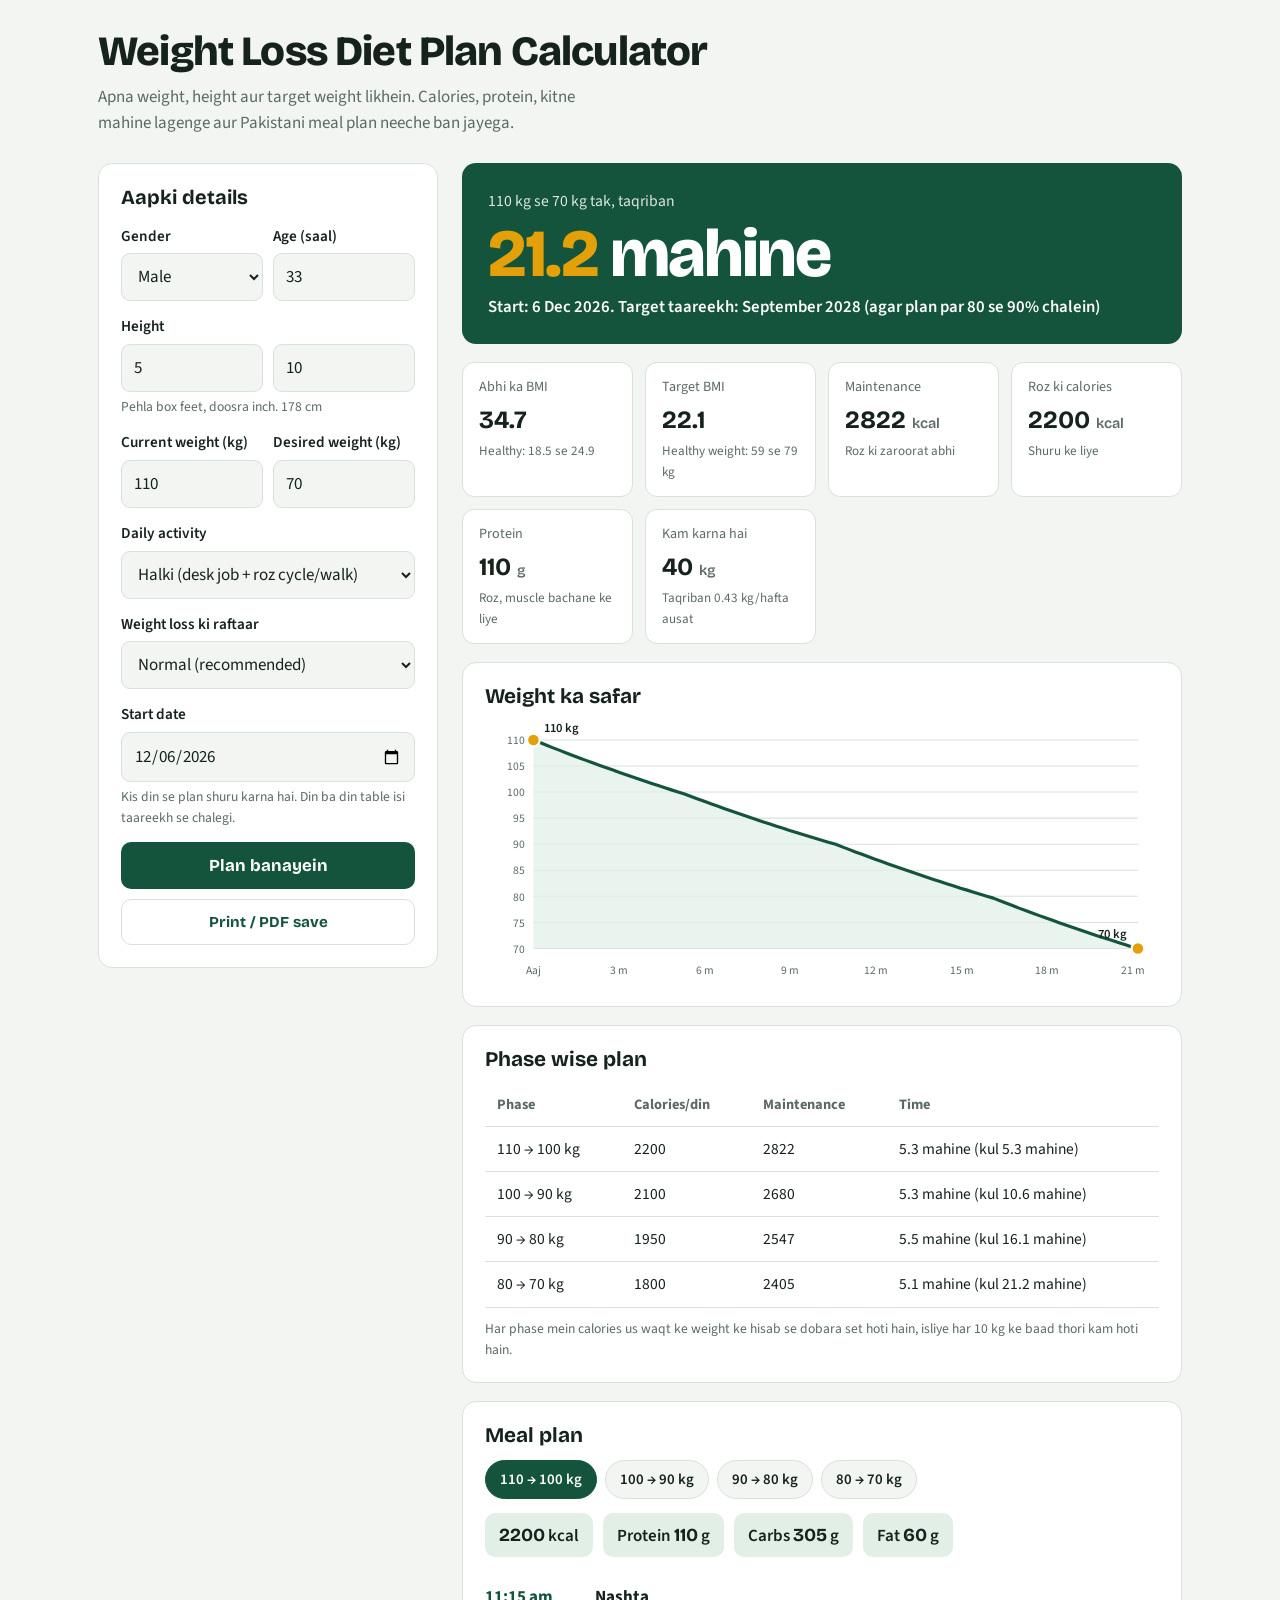
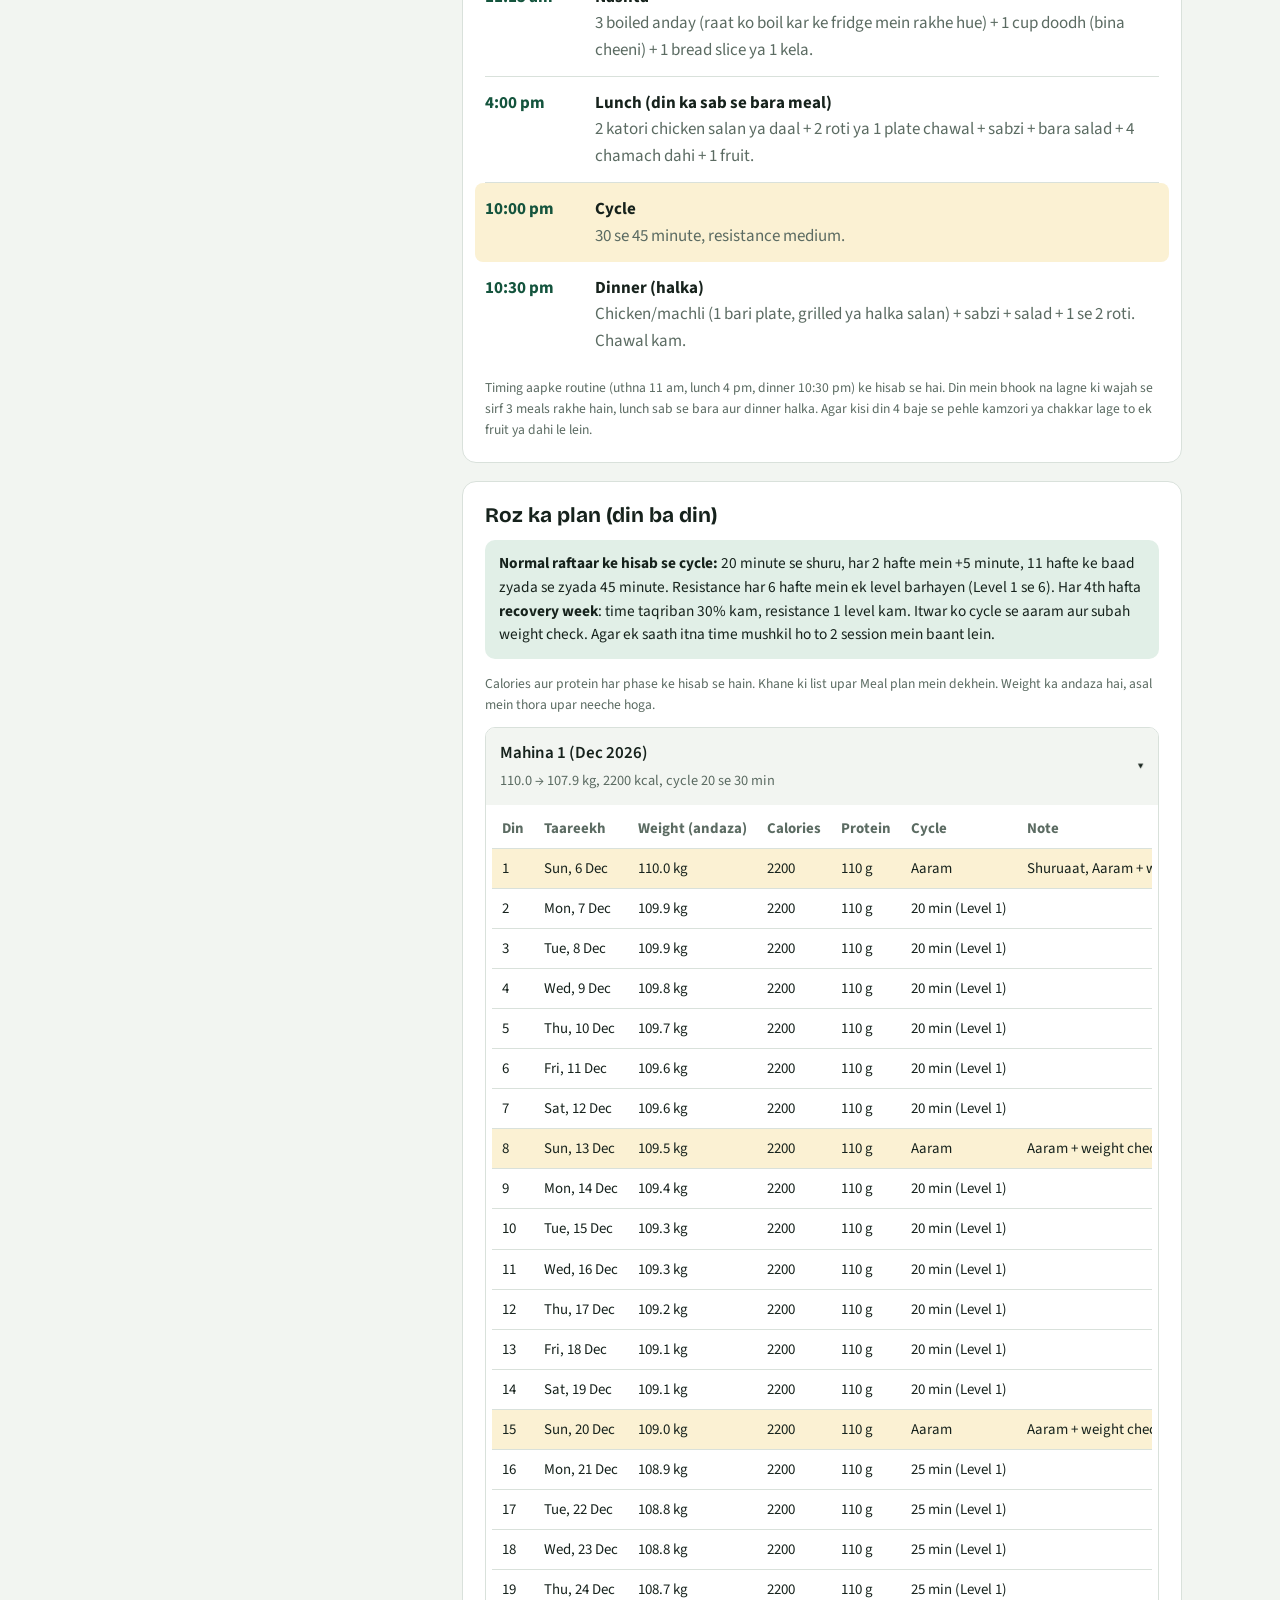
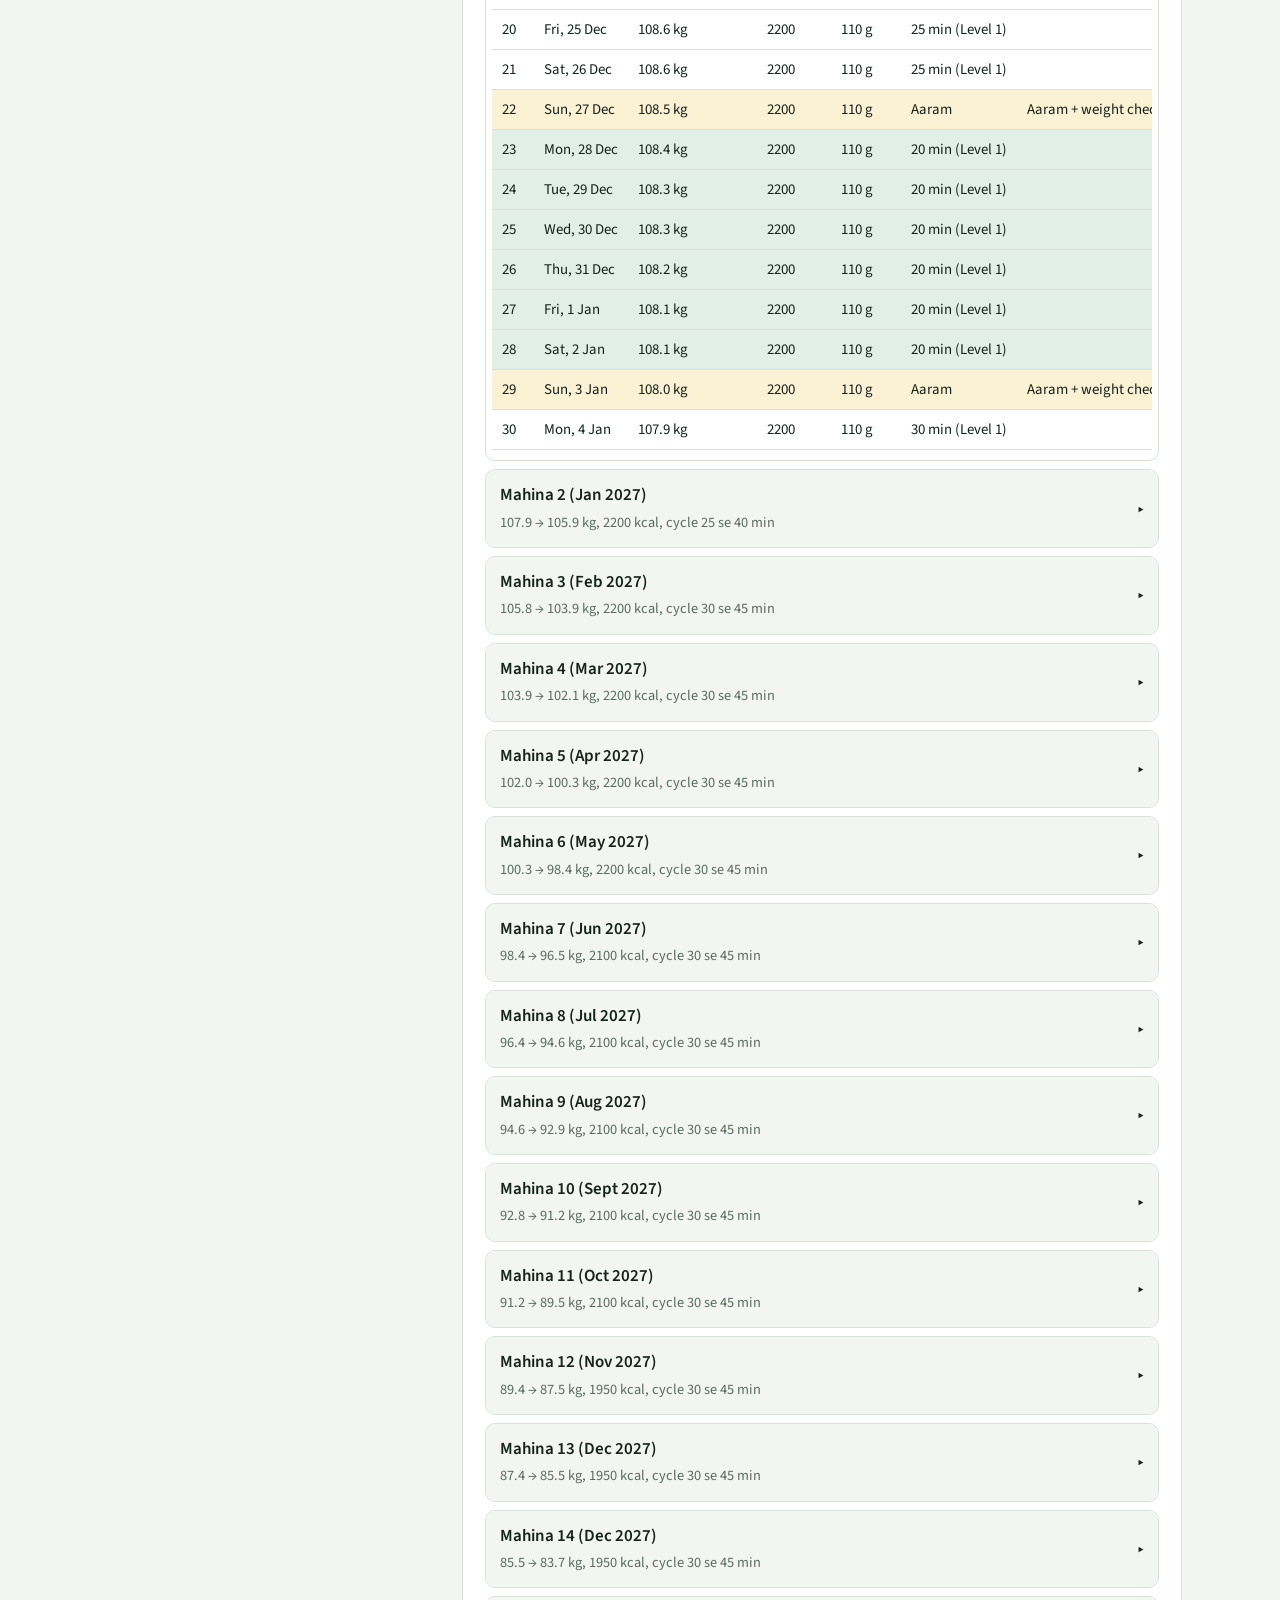
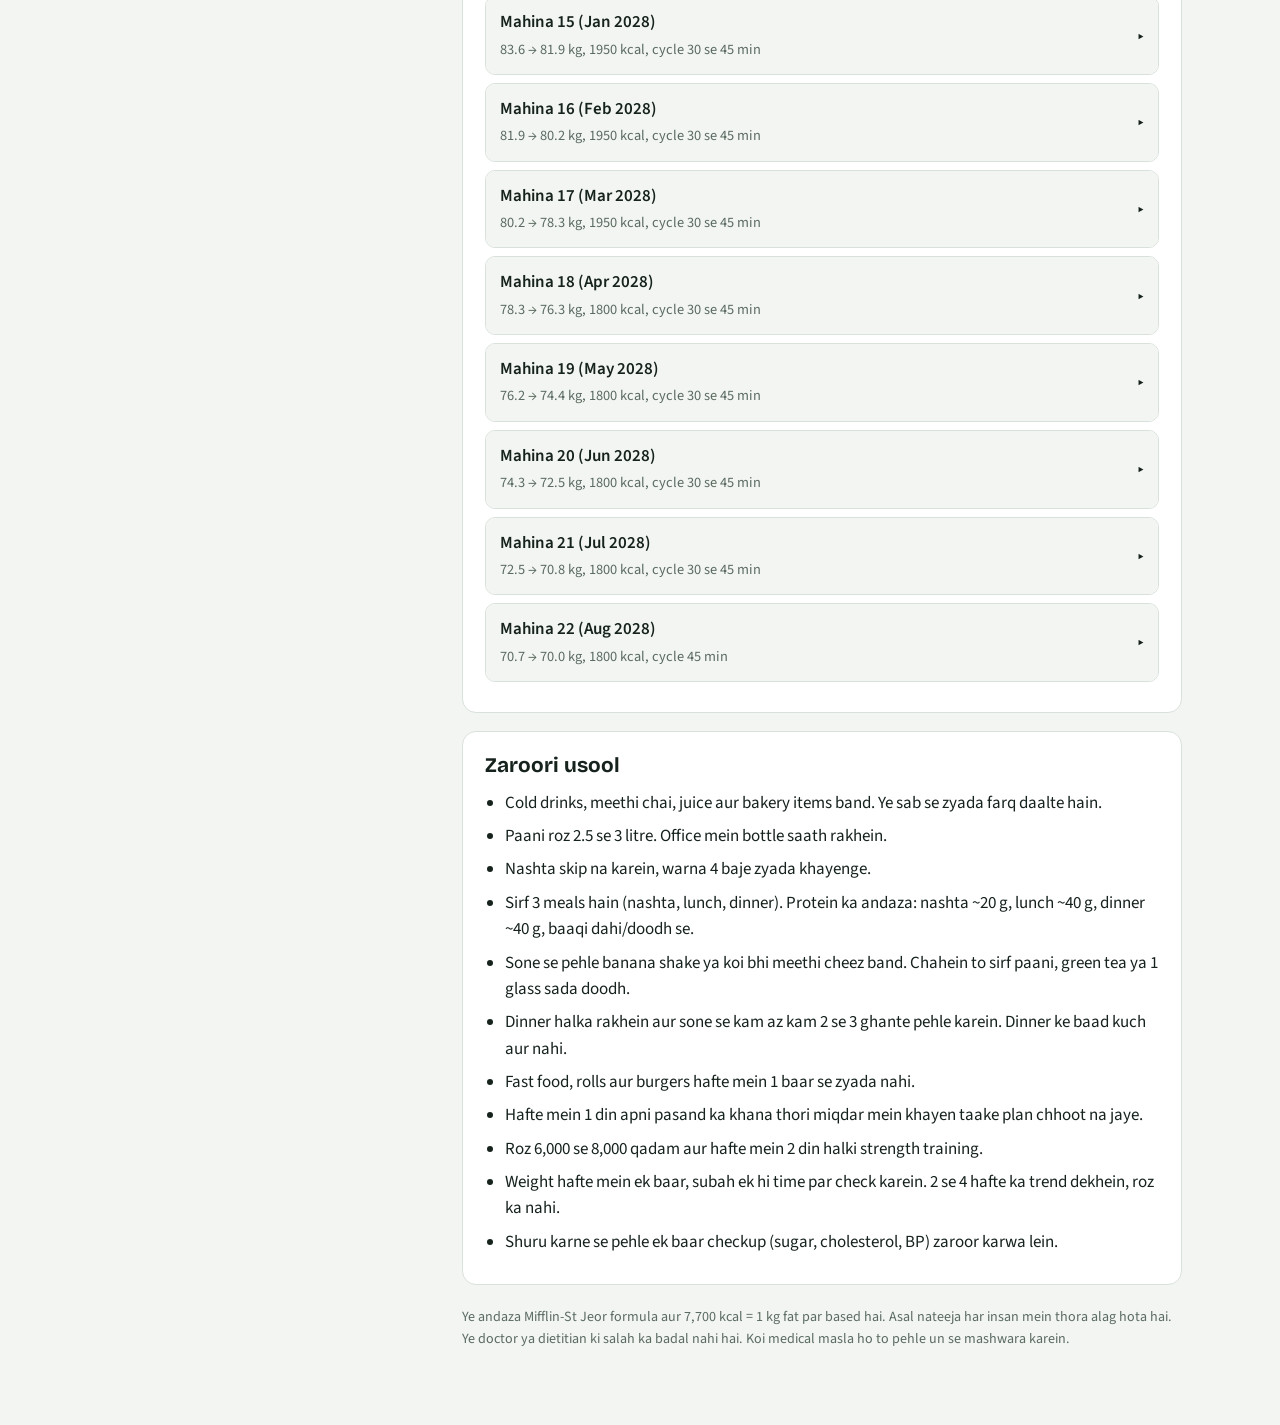
==== index.html @ b8b8d0ef "Rename diet-plan-calculator.html to index.html" ====
<!DOCTYPE html>
<html lang="en">
<head>
<meta charset="UTF-8">
<meta name="viewport" content="width=device-width, initial-scale=1">
<title>Weight Loss Diet Plan Calculator</title>
<link rel="preconnect" href="https://fonts.googleapis.com">
<link rel="preconnect" href="https://fonts.gstatic.com" crossorigin>
<link href="https://fonts.googleapis.com/css2?family=Bricolage+Grotesque:wght@500;700;800&family=Source+Sans+3:wght@400;600;700&display=swap" rel="stylesheet">
<style>
:root{
  --bg:#f2f5f1;
  --surface:#ffffff;
  --ink:#16221c;
  --muted:#5b6b62;
  --line:#d9e1db;
  --green:#14543d;
  --green-soft:#e1efe7;
  --turmeric:#e3a008;
  --turmeric-soft:#fbf1d3;
  --danger:#b3382c;
  --danger-soft:#f9e3df;
  --font-head:"Bricolage Grotesque","Trebuchet MS",system-ui,sans-serif;
  --font-body:"Source Sans 3","Segoe UI",system-ui,sans-serif;
}
@media (prefers-color-scheme: dark){
  :root:not([data-theme="light"]){
    --bg:#0f1713;
    --surface:#17221c;
    --ink:#e8efe9;
    --muted:#9db0a4;
    --line:#2a3a31;
    --green:#5fc79b;
    --green-soft:#1d3329;
    --turmeric:#f0b73a;
    --turmeric-soft:#3a3016;
    --danger:#ee8576;
    --danger-soft:#3b1f1b;
  }
}
*{box-sizing:border-box}
html{scroll-behavior:smooth}
body{
  margin:0;background:var(--bg);color:var(--ink);
  font-family:var(--font-body);font-size:17px;line-height:1.55;
}
h1,h2,h3{font-family:var(--font-head);line-height:1.15;margin:0}
.wrap{max-width:1120px;margin:0 auto;padding:28px 18px 60px}
header.top{margin-bottom:26px}
header.top h1{font-size:clamp(1.8rem,4vw,2.6rem);font-weight:800;letter-spacing:-.02em}
header.top p{margin:8px 0 0;color:var(--muted);max-width:60ch}

.layout{display:grid;grid-template-columns:340px 1fr;gap:24px;align-items:start}
@media (max-width:860px){.layout{grid-template-columns:1fr}}

.panel{background:var(--surface);border:1px solid var(--line);border-radius:14px;padding:22px}
.form-panel{position:sticky;top:16px}
@media (max-width:860px){.form-panel{position:static}}
.form-panel h2{font-size:1.25rem;margin-bottom:16px}
.field{margin-bottom:14px}
.field label{display:block;font-weight:600;font-size:.95rem;margin-bottom:5px}
.field input,.field select{
  width:100%;padding:10px 12px;font:inherit;color:var(--ink);
  background:var(--bg);border:1px solid var(--line);border-radius:9px;
}
.field input:focus,.field select:focus,.btn:focus-visible,.tab:focus-visible{
  outline:3px solid var(--turmeric);outline-offset:1px;
}
.row2{display:grid;grid-template-columns:1fr 1fr;gap:10px}
.hint{font-size:.85rem;color:var(--muted);margin-top:4px}
.btn{
  width:100%;padding:13px 16px;border:0;border-radius:10px;cursor:pointer;
  font-family:var(--font-head);font-weight:700;font-size:1.05rem;
  background:var(--green);color:#fff;
}
@media (prefers-color-scheme: dark){:root:not([data-theme="light"]) .btn{color:#0f1713}}
.btn:hover{filter:brightness(1.08)}
.btn.ghost{background:transparent;color:var(--green);border:1px solid var(--line);margin-top:10px;font-size:.95rem}

.error{
  background:var(--danger-soft);color:var(--danger);border-radius:10px;
  padding:12px 14px;margin-bottom:14px;font-weight:600;display:none;
}
.notice{
  background:var(--turmeric-soft);border-radius:10px;padding:12px 14px;margin:0 0 18px;font-size:.95rem;
}

#results{min-width:0}
.empty{color:var(--muted);text-align:center;padding:50px 10px}

.hero{
  background:var(--green);color:#fff;border-radius:14px;padding:26px 26px 24px;margin-bottom:18px;
}
@media (prefers-color-scheme: dark){:root:not([data-theme="light"]) .hero{color:#0f1713}}
.hero .small{opacity:.85;font-size:.98rem}
.hero .big{
  font-family:var(--font-head);font-weight:800;letter-spacing:-.03em;
  font-size:clamp(2.6rem,7vw,4.2rem);line-height:1;margin:8px 0 6px;
}
.hero .big span{color:var(--turmeric)}
.hero .date{font-size:1.05rem;font-weight:600}

.stats{display:grid;grid-template-columns:repeat(auto-fit,minmax(150px,1fr));gap:12px;margin-bottom:18px}
.stat{background:var(--surface);border:1px solid var(--line);border-radius:12px;padding:14px 16px}
.stat .k{font-size:.88rem;color:var(--muted)}
.stat .v{font-family:var(--font-head);font-weight:700;font-size:1.55rem;margin-top:2px}
.stat .v small{font-size:.9rem;font-weight:600;color:var(--muted)}
.stat .n{font-size:.82rem;color:var(--muted);margin-top:2px}

.section{margin-top:18px}
.section h2{font-size:1.3rem;margin-bottom:12px}

.chart-box{overflow-x:auto}
svg.chart{width:100%;height:auto;min-width:420px;display:block}
.chart .grid{stroke:var(--line);stroke-width:1}
.chart .axis-t{fill:var(--muted);font-size:11px;font-family:var(--font-body)}
.chart .curve{fill:none;stroke:var(--green);stroke-width:3;stroke-linejoin:round;stroke-linecap:round}
.chart .area{fill:var(--green-soft)}
.chart .dot{fill:var(--turmeric);stroke:var(--surface);stroke-width:2}
.chart .lbl{fill:var(--ink);font-size:12px;font-weight:600;font-family:var(--font-body)}

.table-wrap{overflow-x:auto}
table{width:100%;border-collapse:collapse;font-size:.97rem}
th,td{text-align:left;padding:10px 12px;border-bottom:1px solid var(--line);white-space:nowrap}
th{font-weight:700;color:var(--muted);font-size:.9rem}
td.num{font-variant-numeric:tabular-nums}

.tabs{display:flex;gap:8px;flex-wrap:wrap;margin-bottom:14px}
.tab{
  border:1px solid var(--line);background:var(--bg);color:var(--ink);
  padding:7px 14px;border-radius:999px;cursor:pointer;font:inherit;font-weight:600;font-size:.93rem;
}
.tab.active{background:var(--green);border-color:var(--green);color:#fff}
@media (prefers-color-scheme: dark){:root:not([data-theme="light"]) .tab.active{color:#0f1713}}

.macros{display:flex;gap:10px;flex-wrap:wrap;margin-bottom:14px}
.macro{background:var(--green-soft);border-radius:10px;padding:8px 14px;font-weight:600}
.macro b{font-family:var(--font-head);font-size:1.15rem}

.meal{display:grid;grid-template-columns:96px 1fr;gap:14px;padding:13px 0;border-bottom:1px solid var(--line)}
.meal:last-child{border-bottom:0}
.meal .t{font-weight:700;color:var(--green)}
.meal .nm{font-weight:700}
.meal .it{color:var(--muted)}
.meal.cycle{background:var(--turmeric-soft);margin:0 -10px;padding:13px 10px;border-radius:8px;border-bottom:0}
@media (max-width:480px){.meal{grid-template-columns:1fr;gap:2px}}

ul.rules{margin:0;padding-left:20px}
ul.rules li{margin-bottom:7px}
.disclaimer{font-size:.88rem;color:var(--muted);margin-top:22px}

.cyc-note{background:var(--green-soft);border-radius:10px;padding:12px 14px;margin-bottom:14px;font-size:.96rem}
.month{border:1px solid var(--line);border-radius:10px;margin-bottom:8px;overflow:hidden}
.mhead{
  width:100%;display:flex;justify-content:space-between;gap:10px;align-items:center;text-align:left;
  background:var(--bg);color:var(--ink);border:0;padding:12px 14px;cursor:pointer;font:inherit;font-weight:600;
}
.mhead:focus-visible{outline:3px solid var(--turmeric);outline-offset:-3px}
.mhead .ms{font-weight:400;color:var(--muted);font-size:.9rem}
.mhead .arrow{transition:transform .15s;flex:none}
.month.open .arrow{transform:rotate(90deg)}
.mbody{display:none;padding:4px 6px 10px}
.month.open .mbody{display:block}
tr.rest td{background:var(--turmeric-soft)}
tr.deload td{background:var(--green-soft)}
tr.finish td{font-weight:700}
.mbody td,.mbody th{padding:8px 10px;font-size:.93rem}

@media print{
  .mbody{display:block !important}
  .form-panel,.tabs,.btn{display:none !important}
  .layout{display:block}
  body{background:#fff;color:#000}
}
</style>
</head>
<body>
<div class="wrap">
  <header class="top">
    <h1>Weight Loss Diet Plan Calculator</h1>
    <p>Apna weight, height aur target weight likhein. Calories, protein, kitne mahine lagenge aur Pakistani meal plan neeche ban jayega.</p>
  </header>

  <div class="layout">
    <section class="panel form-panel" aria-label="Aapki details">
      <h2>Aapki details</h2>
      <div id="error" class="error" role="alert"></div>

      <div class="row2">
        <div class="field">
          <label for="gender">Gender</label>
          <select id="gender">
            <option value="male" selected>Male</option>
            <option value="female">Female</option>
          </select>
        </div>
        <div class="field">
          <label for="age">Age (saal)</label>
          <input type="number" id="age" value="33" min="16" max="90" inputmode="numeric">
        </div>
      </div>

      <div class="field">
        <label for="ft">Height</label>
        <div class="row2">
          <input type="number" id="ft" value="5" min="3" max="7" inputmode="numeric" aria-label="Height feet">
          <input type="number" id="inch" value="10" min="0" max="11" inputmode="numeric" aria-label="Height inch">
        </div>
        <div class="hint">Pehla box feet, doosra inch. <span id="cm-hint">178 cm</span></div>
      </div>

      <div class="row2">
        <div class="field">
          <label for="cur">Current weight (kg)</label>
          <input type="number" id="cur" value="110" min="30" max="300" step="0.1" inputmode="decimal">
        </div>
        <div class="field">
          <label for="tgt">Desired weight (kg)</label>
          <input type="number" id="tgt" value="70" min="30" max="300" step="0.1" inputmode="decimal">
        </div>
      </div>

      <div class="field">
        <label for="act">Daily activity</label>
        <select id="act">
          <option value="1.2">Kam (desk job, cycle nahi)</option>
          <option value="1.375" selected>Halki (desk job + roz cycle/walk)</option>
          <option value="1.55">Moderate (hafte mein 5 din exercise)</option>
        </select>
      </div>

      <div class="field">
        <label for="pace">Weight loss ki raftaar</label>
        <select id="pace">
          <option value="400">Slow (aasan, kam bhook)</option>
          <option value="600" selected>Normal (recommended)</option>
          <option value="800">Fast (sakht diet)</option>
        </select>
      </div>

      <div class="field">
        <label for="start">Start date</label>
        <input type="date" id="start">
        <div class="hint">Kis din se plan shuru karna hai. Din ba din table isi taareekh se chalegi.</div>
      </div>

      <button class="btn" id="go" type="button">Plan banayein</button>
      <button class="btn ghost" id="print" type="button">Print / PDF save</button>
    </section>

    <section id="results" aria-live="polite">
      <div class="panel empty">Details bhar kar &ldquo;Plan banayein&rdquo; dabayein.</div>
    </section>
  </div>
</div>

<script src="https://cdnjs.cloudflare.com/ajax/libs/jquery/3.7.1/jquery.min.js"></script>
<script>
$(function () {

  /* ---------- Meal templates (portions scale with calories) ---------- */
  var MEALS = {
    low: [
      {t:"11:15 am", n:"Nashta", i:"2 boiled anday (raat ko boil kar ke fridge mein rakhe hue) + 1 cup dahi ya doodh (bina cheeni). Gas ki zaroorat nahi."},
      {t:"4:00 pm",  n:"Lunch (din ka sab se bara meal)", i:"1.5 katori chicken salan ya daal ya chana (kam oil) + 1 roti + sabzi + bara salad + 4 chamach dahi."},
      {t:"10:00 pm", n:"Cycle", i:"30 se 45 minute, resistance halka se medium.", cycle:true},
      {t:"10:30 pm", n:"Dinner (halka)", i:"Grilled ya halka salan chicken/machli (1 chhoti plate) + sabzi + salad. Roti nahi ya aadhi. Chawal nahi."}
    ],
    mid: [
      {t:"11:15 am", n:"Nashta", i:"2 boiled anday (raat ko boil kar ke fridge mein rakhe hue) + 1 cup doodh ya dahi (bina cheeni) + 1 kela ya seb."},
      {t:"4:00 pm",  n:"Lunch (din ka sab se bara meal)", i:"2 katori chicken salan ya daal ya chana (kam oil) + 1.5 roti ya aadhi plate chawal + sabzi + bara salad + 4 chamach dahi + 1 fruit."},
      {t:"10:00 pm", n:"Cycle", i:"30 se 45 minute, resistance halka se medium.", cycle:true},
      {t:"10:30 pm", n:"Dinner (halka)", i:"Grilled ya halka salan chicken/machli (1 plate) + sabzi + salad + 1 roti ya bilkul nahi. Chawal nahi."}
    ],
    high: [
      {t:"11:15 am", n:"Nashta", i:"3 boiled anday (raat ko boil kar ke fridge mein rakhe hue) + 1 cup doodh (bina cheeni) + 1 bread slice ya 1 kela."},
      {t:"4:00 pm",  n:"Lunch (din ka sab se bara meal)", i:"2 katori chicken salan ya daal + 2 roti ya 1 plate chawal + sabzi + bara salad + 4 chamach dahi + 1 fruit."},
      {t:"10:00 pm", n:"Cycle", i:"30 se 45 minute, resistance medium.", cycle:true},
      {t:"10:30 pm", n:"Dinner (halka)", i:"Chicken/machli (1 bari plate, grilled ya halka salan) + sabzi + salad + 1 se 2 roti. Chawal kam."}
    ]
  };

  var RULES = [
    "Cold drinks, meethi chai, juice aur bakery items band. Ye sab se zyada farq daalte hain.",
    "Paani roz 2.5 se 3 litre. Office mein bottle saath rakhein.",
    "Nashta skip na karein, warna 4 baje zyada khayenge.",
    "Sirf 3 meals hain (nashta, lunch, dinner). Protein ka andaza: nashta ~20 g, lunch ~40 g, dinner ~40 g, baaqi dahi/doodh se.",
    "Sone se pehle banana shake ya koi bhi meethi cheez band. Chahein to sirf paani, green tea ya 1 glass sada doodh.",
    "Dinner halka rakhein aur sone se kam az kam 2 se 3 ghante pehle karein. Dinner ke baad kuch aur nahi.",
    "Fast food, rolls aur burgers hafte mein 1 baar se zyada nahi.",
    "Hafte mein 1 din apni pasand ka khana thori miqdar mein khayen taake plan chhoot na jaye.",
    "Roz 6,000 se 8,000 qadam aur hafte mein 2 din halki strength training.",
    "Weight hafte mein ek baar, subah ek hi time par check karein. 2 se 4 hafte ka trend dekhein, roz ka nahi.",
    "Shuru karne se pehle ek baar checkup (sugar, cholesterol, BP) zaroor karwa lein."
  ];

  var state = null;

  /* ---------- Calculation helpers ---------- */
  function bmrCalc(w, h, age, sex) {
    return 10 * w + 6.25 * h - 5 * age + (sex === "male" ? 5 : -161);
  }

  function round5(x) { return Math.round(x / 5) * 5; }
  function round50(x) { return Math.round(x / 50) * 50; }

  function monthsText(weeks) {
    var m = weeks / 4.345;
    if (m < 1.5) return Math.max(1, Math.round(weeks)) + " hafte";
    return (Math.round(m * 10) / 10) + " mahine";
  }

  function simulate(p) {
    var floorKcal = p.sex === "male" ? 1500 : 1200;
    var edges = [], edge = p.cur, bands = [];
    while (edge > p.tgt + 0.05) {
      var next = Math.max(p.tgt, edge - 10);
      bands.push({from: edge, to: next, weeks: 0, kcal: 0, tdee: 0, floored: false});
      edge = next;
    }

    var w = p.cur, week = 0, bi = 0, intake = 0, stuck = false;
    var points = [{wk: 0, w: p.cur, bi: 0}];
    var bandStart = true;

    while (bi < bands.length && week < 700) {
      var b = bands[bi];
      var tdee = bmrCalc(w, p.h, p.age, p.sex) * p.act;
      if (bandStart) {
        var d = Math.min(p.deficit, tdee * 0.25);
        intake = Math.max(floorKcal, round50(tdee - d));
        b.kcal = intake; b.tdee = Math.round(tdee);
        b.floored = (intake === floorKcal);
        b.from = w;
        bandStart = false;
      }
      var loss = (tdee - intake) * 7 / 7700 * 0.9;
      if (loss < 0.02) { stuck = true; break; }
      w -= loss; week++; b.weeks++;
      points.push({wk: week, w: Math.max(w, p.tgt), bi: bi});
      if (w <= b.to + 0.001) { bi++; bandStart = true; }
    }

    return {bands: bands, points: points, weeks: week, stuck: stuck, floorKcal: floorKcal};
  }

  function tierFor(kcal) {
    if (kcal < 1700) return "low";
    if (kcal <= 2000) return "mid";
    return "high";
  }

  function macrosFor(kcal, tgt) {
    var protein = Math.max(70, round5(1.6 * tgt));
    var fat = round5((kcal * 0.25) / 9);
    var carbs = round5((kcal - protein * 4 - fat * 9) / 4);
    return {protein: protein, fat: fat, carbs: Math.max(carbs, 0)};
  }

  /* ---------- Daily schedule ---------- */
  function cycleCfg(deficit) {
    if (deficit <= 400) return {start: 15, step: 5, every: 3, max: 30};
    if (deficit >= 800) return {start: 30, step: 5, every: 2, max: 60};
    return {start: 20, step: 5, every: 2, max: 45};
  }

  function fmtDate(d) { return d.toLocaleDateString("en-GB", {weekday: "short", day: "numeric", month: "short"}); }
  function oneDec(x) { return (Math.round(x * 10) / 10).toFixed(1); }

  function baseMins(cfg, wi) { return Math.min(cfg.max, cfg.start + cfg.step * Math.floor(wi / cfg.every)); }

  function buildDays(p, sim) {
    var cfg = cycleCfg(p.deficit), pts = sim.points, total = sim.weeks * 7, days = [];
    var start = new Date(p.start); start.setHours(0, 0, 0, 0);

    for (var d = 1; d <= total; d++) {
      var f = (d - 1) / 7;
      var i = Math.min(Math.floor(f), pts.length - 2), fr = f - i;
      var wi = i;
      var w = pts[i].w + (pts[i + 1].w - pts[i].w) * fr;
      var band = sim.bands[pts[wi + 1].bi];
      var date = new Date(start); date.setDate(start.getDate() + d - 1);
      var sunday = date.getDay() === 0;
      var deload = ((wi + 1) % 4 === 0) && wi >= 3 && wi < sim.weeks - 2;
      var base = baseMins(cfg, wi);
      var mins = deload ? Math.max(10, Math.round(base * 0.7 / 5) * 5) : base;
      var level = Math.min(6, 1 + Math.floor(wi / 6));
      if (deload) level = Math.max(1, level - 1);
      var newPhase = wi > 0 && pts[wi + 1].bi !== pts[wi].bi && (d - 1) % 7 === 0;
      var firstDayOfWeek = (d - 1) % 7 === 0;
      var up = wi > 0 && firstDayOfWeek && !deload && base > baseMins(cfg, wi - 1);
      var notes = [];
      if (d === 1) notes.push("Shuruaat");
      if (sunday) { notes.push("Aaram + weight check"); mins = 0; }
      if (deload && !sunday && firstDayOfWeek) notes.push("Recovery week (time kam)");
      if (up) notes.push("Time +" + cfg.step + " min");
      if (newPhase) notes.push("Naya phase: " + band.kcal + " kcal");
      if (d === total) notes.push("Target weight!");
      days.push({
        d: d, date: date, w: d === total ? p.tgt : w, kcal: band.kcal,
        protein: macrosFor(band.kcal, p.tgt).protein,
        mins: mins, level: level, sunday: sunday, deload: deload,
        finish: d === total, note: notes.join(", ")
      });
    }
    return days;
  }

  function monthHeader(m, chunk) {
    var a = chunk[0], b = chunk[chunk.length - 1], mn = 999, mx = 0;
    $.each(chunk, function (_, x) { if (x.mins > 0) { mn = Math.min(mn, x.mins); mx = Math.max(mx, x.mins); } });
    var label = a.date.toLocaleDateString("en-GB", {month: "short", year: "numeric"});
    var cyc = mx ? (mn === mx ? mx + " min" : mn + " se " + mx + " min") : "-";
    return '<button type="button" class="mhead" aria-expanded="false" data-m="' + m + '">' +
      '<span>Mahina ' + (m + 1) + ' (' + label + ')<br><span class="ms">' + oneDec(a.w) + ' &rarr; ' + oneDec(b.w) + ' kg, ' + a.kcal + ' kcal, cycle ' + cyc + '</span></span>' +
      '<span class="arrow" aria-hidden="true">&#9656;</span></button>';
  }

  function monthRows(chunk) {
    var h = '<div class="table-wrap"><table><thead><tr><th>Din</th><th>Taareekh</th><th>Weight (andaza)</th><th>Calories</th><th>Protein</th><th>Cycle</th><th>Note</th></tr></thead><tbody>';
    $.each(chunk, function (_, x) {
      var cls = x.finish ? "finish" : (x.sunday ? "rest" : (x.deload ? "deload" : ""));
      var cyc = x.mins ? x.mins + " min (Level " + x.level + ")" : "Aaram";
      h += '<tr class="' + cls + '"><td class="num">' + x.d + '</td><td>' + fmtDate(x.date) + '</td><td class="num">' + oneDec(x.w) + ' kg</td>' +
           '<td class="num">' + x.kcal + '</td><td class="num">' + x.protein + ' g</td><td>' + cyc + '</td><td>' + x.note + '</td></tr>';
    });
    return h + '</tbody></table></div>';
  }

  function dailyPanelHtml(p, sim, days) {
    var cfg = cycleCfg(p.deficit);
    var paceName = p.deficit <= 400 ? "Slow" : (p.deficit >= 800 ? "Fast" : "Normal");
    var weeksToMax = Math.floor((cfg.max - cfg.start) / cfg.step) * cfg.every;
    var html = '<div class="panel section"><h2>Roz ka plan (din ba din)</h2>' +
      '<div class="cyc-note"><b>' + paceName + ' raftaar ke hisab se cycle:</b> ' + cfg.start + ' minute se shuru, har ' + cfg.every +
      ' hafte mein +' + cfg.step + ' minute, ' + (weeksToMax + 1) + ' hafte ke baad zyada se zyada ' + cfg.max + ' minute. ' +
      'Resistance har 6 hafte mein ek level barhayen (Level 1 se 6). Har 4th hafta <b>recovery week</b>: time taqriban 30% kam, resistance 1 level kam. ' +
      'Itwar ko cycle se aaram aur subah weight check. Agar ek saath itna time mushkil ho to 2 session mein baant lein.</div>' +
      '<div class="hint" style="margin:0 0 12px">Calories aur protein har phase ke hisab se hain. Khane ki list upar Meal plan mein dekhein. Weight ka andaza hai, asal mein thora upar neeche hoga.</div>';
    var m = 0;
    for (var i = 0; i < days.length; i += 30, m++) {
      var chunk = days.slice(i, i + 30);
      html += '<div class="month' + (m === 0 ? ' open' : '') + '">' + monthHeader(m, chunk) +
              '<div class="mbody" data-m="' + m + '">' + (m === 0 ? monthRows(chunk) : '') + '</div></div>';
    }
    return html + '</div>';
  }

  /* ---------- Rendering ---------- */
  function showError(msg) { $("#error").text(msg).show(); }
  function clearError() { $("#error").hide().text(""); }

  function bmiText(b) { return (Math.round(b * 10) / 10).toFixed(1); }

  function buildChart(sim, p) {
    var W = 640, H = 250, L = 46, R = 20, T = 18, B = 34;
    var pts = sim.points, maxWk = Math.max(sim.weeks, 1);
    var yMax = Math.ceil(p.cur / 5) * 5, yMin = Math.floor(p.tgt / 5) * 5;
    if (yMax === yMin) yMax += 5;
    function x(wk) { return L + (wk / maxWk) * (W - L - R); }
    function y(wt) { return T + ((yMax - wt) / (yMax - yMin)) * (H - T - B); }

    var svg = '<svg class="chart" viewBox="0 0 ' + W + ' ' + H + '" role="img" aria-label="Weight kam hone ka graph">';
    var step = (yMax - yMin) > 40 ? 10 : 5;
    for (var g = yMin; g <= yMax; g += step) {
      svg += '<line class="grid" x1="' + L + '" x2="' + (W - R) + '" y1="' + y(g) + '" y2="' + y(g) + '"/>';
      svg += '<text class="axis-t" x="' + (L - 8) + '" y="' + (y(g) + 4) + '" text-anchor="end">' + g + '</text>';
    }
    var months = Math.floor(sim.weeks / 4.345), mStep = months > 12 ? 3 : (months > 6 ? 2 : 1);
    for (var m = 0; m <= months; m += mStep) {
      var wk = m * 4.345;
      svg += '<text class="axis-t" x="' + x(wk) + '" y="' + (H - 10) + '" text-anchor="middle">' + (m === 0 ? "Aaj" : m + " m") + '</text>';
    }

    var line = "";
    $.each(pts, function (i, pt) { line += (i ? " L" : "M") + x(pt.wk).toFixed(1) + " " + y(pt.w).toFixed(1); });
    var area = line + " L" + x(pts[pts.length - 1].wk).toFixed(1) + " " + y(yMin) + " L" + x(0) + " " + y(yMin) + " Z";
    svg += '<path class="area" d="' + area + '" opacity="0.7"/>';
    svg += '<path class="curve" d="' + line + '"/>';

    var last = pts[pts.length - 1];
    svg += '<circle class="dot" cx="' + x(0) + '" cy="' + y(p.cur) + '" r="6"/>';
    svg += '<text class="lbl" x="' + (x(0) + 10) + '" y="' + (y(p.cur) - 8) + '">' + p.cur + ' kg</text>';
    svg += '<circle class="dot" cx="' + x(last.wk) + '" cy="' + y(last.w) + '" r="6"/>';
    svg += '<text class="lbl" x="' + (x(last.wk) - 10) + '" y="' + (y(last.w) - 10) + '" text-anchor="end">' + p.tgt + ' kg</text>';
    svg += '</svg>';
    return svg;
  }

  function mealsHtml(idx) {
    var b = state.sim.bands[idx], tier = tierFor(b.kcal), mac = macrosFor(b.kcal, state.p.tgt);
    var html = '<div class="macros">' +
      '<div class="macro"><b>' + b.kcal + '</b> kcal</div>' +
      '<div class="macro">Protein <b>' + mac.protein + '</b> g</div>' +
      '<div class="macro">Carbs <b>' + mac.carbs + '</b> g</div>' +
      '<div class="macro">Fat <b>' + mac.fat + '</b> g</div></div>';
    $.each(MEALS[tier], function (_, m) {
      html += '<div class="meal' + (m.cycle ? ' cycle' : '') + '"><div class="t">' + m.t + '</div>' +
              '<div><div class="nm">' + m.n + '</div><div class="it">' + m.i + '</div></div></div>';
    });
    return html;
  }

  function render() {
    var p = state.p, sim = state.sim;
    var bmiNow = p.cur / Math.pow(p.h / 100, 2);
    var bmiTgt = p.tgt / Math.pow(p.h / 100, 2);
    var hMin = Math.round(18.5 * Math.pow(p.h / 100, 2)), hMax = Math.round(24.9 * Math.pow(p.h / 100, 2));
    var first = sim.bands[0];
    var mac = macrosFor(first.kcal, p.tgt);
    var targetDate = new Date(p.start); targetDate.setDate(targetDate.getDate() + sim.weeks * 7);
    var dateStr = targetDate.toLocaleDateString("en-GB", {month: "long", year: "numeric"});
    var toLose = Math.round((p.cur - p.tgt) * 10) / 10;
    var months = Math.round(sim.weeks / 4.345 * 10) / 10;

    var html = "";

    if (bmiTgt < 18.5) {
      html += '<div class="notice">Aapka target BMI ' + bmiText(bmiTgt) + ' hai jo bohat kam hai. Aapki height ke liye healthy range <b>' + hMin + ' se ' + hMax + ' kg</b> hai. Target dobara soch lein.</div>';
    }
    if (sim.stuck) {
      html += '<div class="notice">Is setting par calories minimum limit (' + sim.floorKcal + ') tak pohanch jati hain aur weight mazeed nahi girta. Neeche ka time sirf wahan tak ka hai. Activity barhayen ya target thora badal dein.</div>';
    }

    html += '<div class="hero"><div class="small">' + p.cur + ' kg se ' + p.tgt + ' kg tak, taqriban</div>' +
            '<div class="big"><span>' + (months < 1.5 ? Math.round(sim.weeks) : months) + '</span> ' + (months < 1.5 ? 'hafte' : 'mahine') + '</div>' +
            '<div class="date">Start: ' + p.start.toLocaleDateString("en-GB", {day: "numeric", month: "short", year: "numeric"}) + '. Target taareekh: ' + dateStr + ' (agar plan par 80 se 90% chalein)</div></div>';

    html += '<div class="stats">' +
      '<div class="stat"><div class="k">Abhi ka BMI</div><div class="v">' + bmiText(bmiNow) + '</div><div class="n">Healthy: 18.5 se 24.9</div></div>' +
      '<div class="stat"><div class="k">Target BMI</div><div class="v">' + bmiText(bmiTgt) + '</div><div class="n">Healthy weight: ' + hMin + ' se ' + hMax + ' kg</div></div>' +
      '<div class="stat"><div class="k">Maintenance</div><div class="v">' + first.tdee + ' <small>kcal</small></div><div class="n">Roz ki zaroorat abhi</div></div>' +
      '<div class="stat"><div class="k">Roz ki calories</div><div class="v">' + first.kcal + ' <small>kcal</small></div><div class="n">Shuru ke liye</div></div>' +
      '<div class="stat"><div class="k">Protein</div><div class="v">' + mac.protein + ' <small>g</small></div><div class="n">Roz, muscle bachane ke liye</div></div>' +
      '<div class="stat"><div class="k">Kam karna hai</div><div class="v">' + toLose + ' <small>kg</small></div><div class="n">Taqriban ' + (Math.round(toLose / sim.weeks * 100) / 100) + ' kg/hafta ausat</div></div>' +
      '</div>';

    html += '<div class="panel section"><h2>Weight ka safar</h2><div class="chart-box">' + buildChart(sim, p) + '</div></div>';

    html += '<div class="panel section"><h2>Phase wise plan</h2><div class="table-wrap"><table><thead><tr>' +
      '<th>Phase</th><th>Calories/din</th><th>Maintenance</th><th>Time</th></tr></thead><tbody>';
    var cum = 0;
    $.each(sim.bands, function (_, b) {
      cum += b.weeks;
      html += '<tr><td class="num">' + Math.round(b.from) + ' &rarr; ' + Math.round(b.to) + ' kg</td>' +
              '<td class="num">' + b.kcal + (b.floored ? ' (minimum)' : '') + '</td>' +
              '<td class="num">' + b.tdee + '</td>' +
              '<td class="num">' + monthsText(b.weeks) + ' (kul ' + monthsText(cum) + ')</td></tr>';
    });
    html += '</tbody></table></div><div class="hint" style="margin-top:10px">Har phase mein calories us waqt ke weight ke hisab se dobara set hoti hain, isliye har 10 kg ke baad thori kam hoti hain.</div></div>';

    html += '<div class="panel section"><h2>Meal plan</h2><div class="tabs" role="tablist">';
    $.each(sim.bands, function (i, b) {
      html += '<button type="button" class="tab' + (i === 0 ? ' active' : '') + '" role="tab" data-idx="' + i + '">' + Math.round(b.from) + ' &rarr; ' + Math.round(b.to) + ' kg</button>';
    });
    html += '</div><div id="meals">' + mealsHtml(0) + '</div>' +
            '<div class="hint" style="margin-top:10px">Timing aapke routine (uthna 11 am, lunch 4 pm, dinner 10:30 pm) ke hisab se hai. Din mein bhook na lagne ki wajah se sirf 3 meals rakhe hain, lunch sab se bara aur dinner halka. Agar kisi din 4 baje se pehle kamzori ya chakkar lage to ek fruit ya dahi le lein.</div></div>';

    state.days = buildDays(p, sim);
    html += dailyPanelHtml(p, sim, state.days);

    html += '<div class="panel section"><h2>Zaroori usool</h2><ul class="rules">';
    $.each(RULES, function (_, r) { html += '<li>' + r + '</li>'; });
    html += '</ul></div>';

    html += '<p class="disclaimer">Ye andaza Mifflin-St Jeor formula aur 7,700 kcal = 1 kg fat par based hai. Asal nateeja har insan mein thora alag hota hai. Ye doctor ya dietitian ki salah ka badal nahi hai. Koi medical masla ho to pehle un se mashwara karein.</p>';

    $("#results").html(html);
  }

  /* ---------- Events ---------- */
  function heightCm() {
    var ft = parseFloat($("#ft").val()) || 0, inch = parseFloat($("#inch").val()) || 0;
    return Math.round((ft * 12 + inch) * 2.54);
  }

  (function () {
    var t = new Date(), pad = function (n) { return (n < 10 ? "0" : "") + n; };
    $("#start").val(t.getFullYear() + "-" + pad(t.getMonth() + 1) + "-" + pad(t.getDate()));
  })();

  $("#ft, #inch").on("input", function () { $("#cm-hint").text(heightCm() + " cm"); });

  function generate() {
    clearError();
    var p = {
      sex: $("#gender").val(),
      age: parseInt($("#age").val(), 10),
      h: heightCm(),
      cur: parseFloat($("#cur").val()),
      tgt: parseFloat($("#tgt").val()),
      act: parseFloat($("#act").val()),
      deficit: parseFloat($("#pace").val()),
      start: null
    };
    var sv = $("#start").val();
    if (!sv) return showError("Start date select karein.");
    var sp = sv.split("-");
    p.start = new Date(parseInt(sp[0], 10), parseInt(sp[1], 10) - 1, parseInt(sp[2], 10));
    if (isNaN(p.start.getTime()) || p.start.getFullYear() < 2000 || p.start.getFullYear() > 2100) return showError("Start date sahi select karein.");

    if (!p.age || p.age < 16 || p.age > 90) return showError("Age 16 se 90 saal ke beech likhein.");
    if (p.h < 120 || p.h > 230) return showError("Height 120 se 230 cm (taqriban 4 ft se 7.5 ft) ke beech likhein.");
    if (!p.cur || p.cur < 30 || p.cur > 300) return showError("Current weight sahi likhein (30 se 300 kg).");
    if (!p.tgt || p.tgt < 30) return showError("Desired weight sahi likhein.");
    if (p.tgt >= p.cur) return showError("Desired weight current weight se kam hona chahiye. Ye calculator sirf weight kam karne ke liye hai.");

    var sim = simulate(p);
    if (!sim.bands.length || !sim.bands[0].kcal) return showError("Plan nahi ban saka. Weight ya activity ki setting badal kar dobara try karein.");
    state = {p: p, sim: sim};
    render();
  }

  $("#go").on("click", generate);
  $("#tgt, #cur, #age").on("keydown", function (e) { if (e.key === "Enter") generate(); });
  $("#print").on("click", function () { window.print(); });

  $("#results").on("click", ".mhead", function () {
    var $m = $(this).closest(".month"), $body = $m.find(".mbody"), idx = parseInt($(this).data("m"), 10);
    if (!$body.children().length) { $body.html(monthRows(state.days.slice(idx * 30, idx * 30 + 30))); }
    var open = $m.toggleClass("open").hasClass("open");
    $(this).attr("aria-expanded", open);
  });

  $("#results").on("click", ".tab", function () {
    var idx = parseInt($(this).data("idx"), 10);
    $(".tab").removeClass("active");
    $(this).addClass("active");
    $("#meals").html(mealsHtml(idx));
  });

  generate();
});
</script>
</body>
</html>
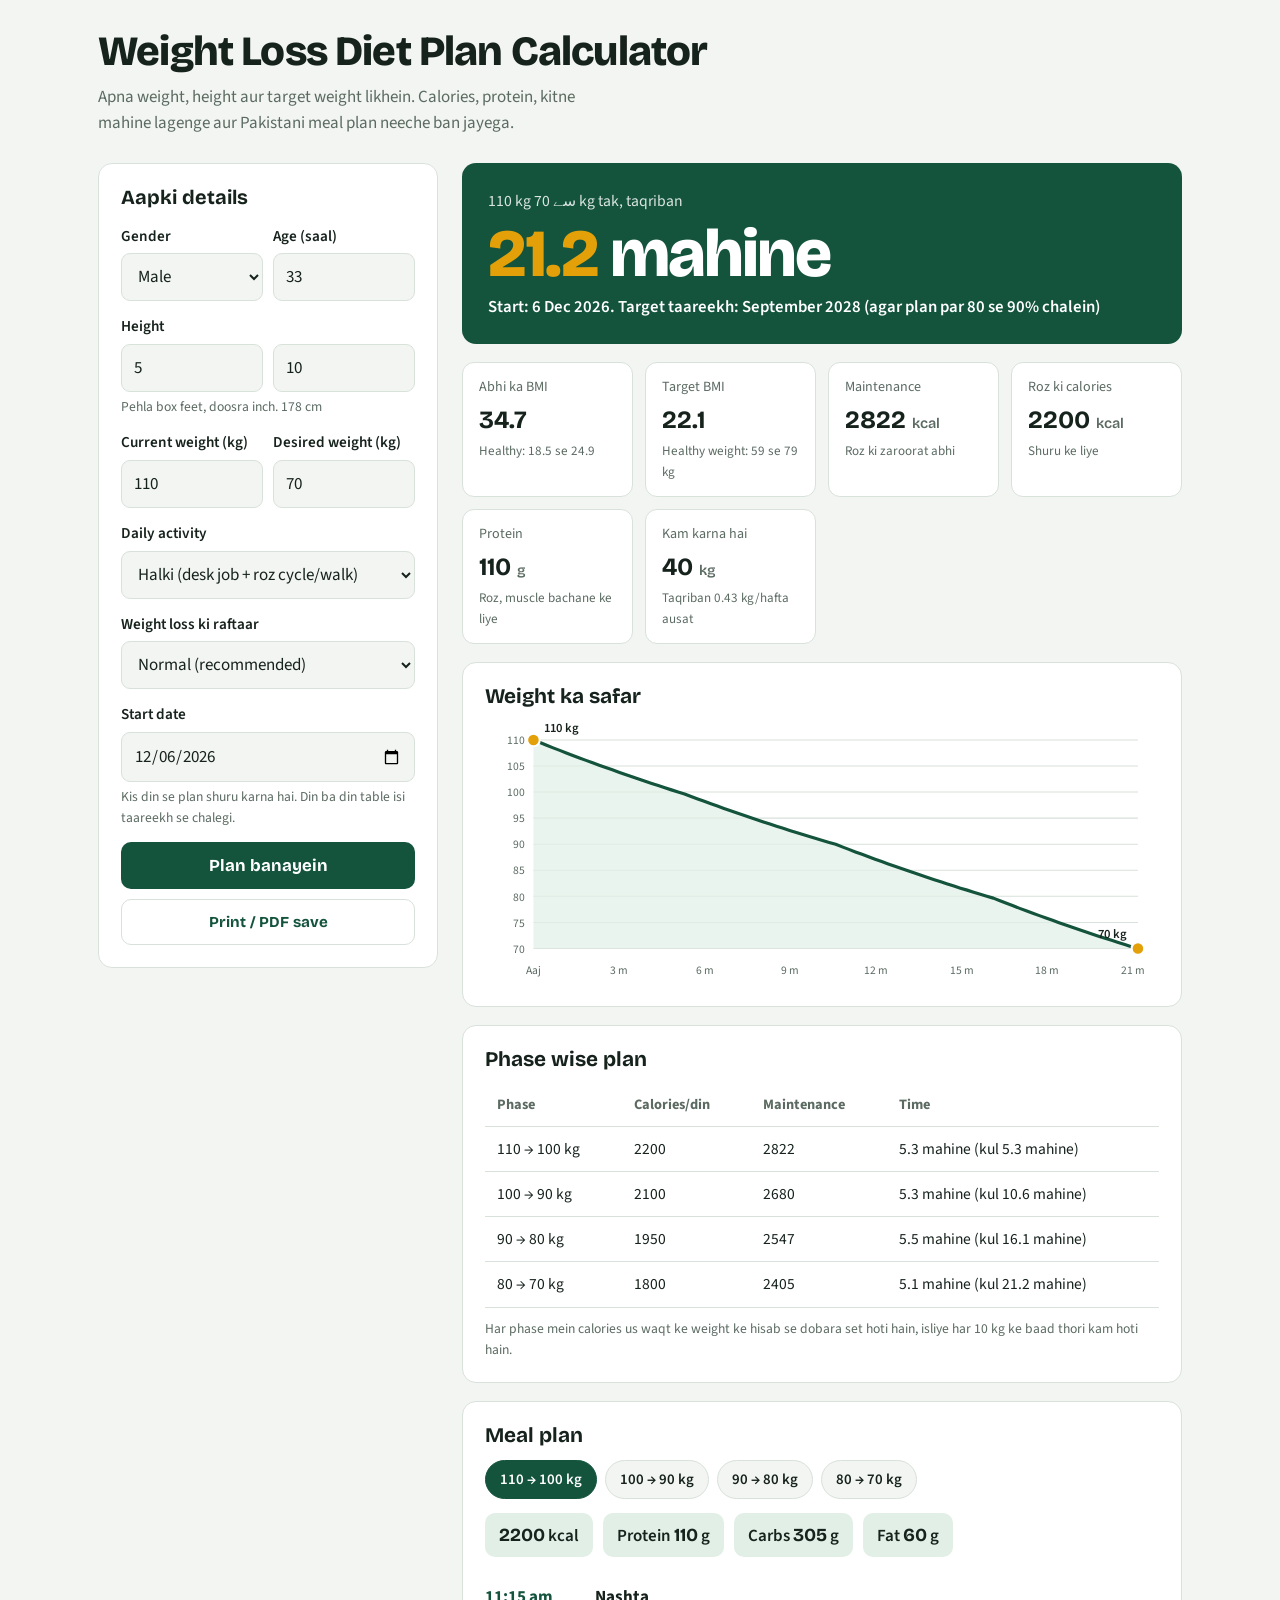
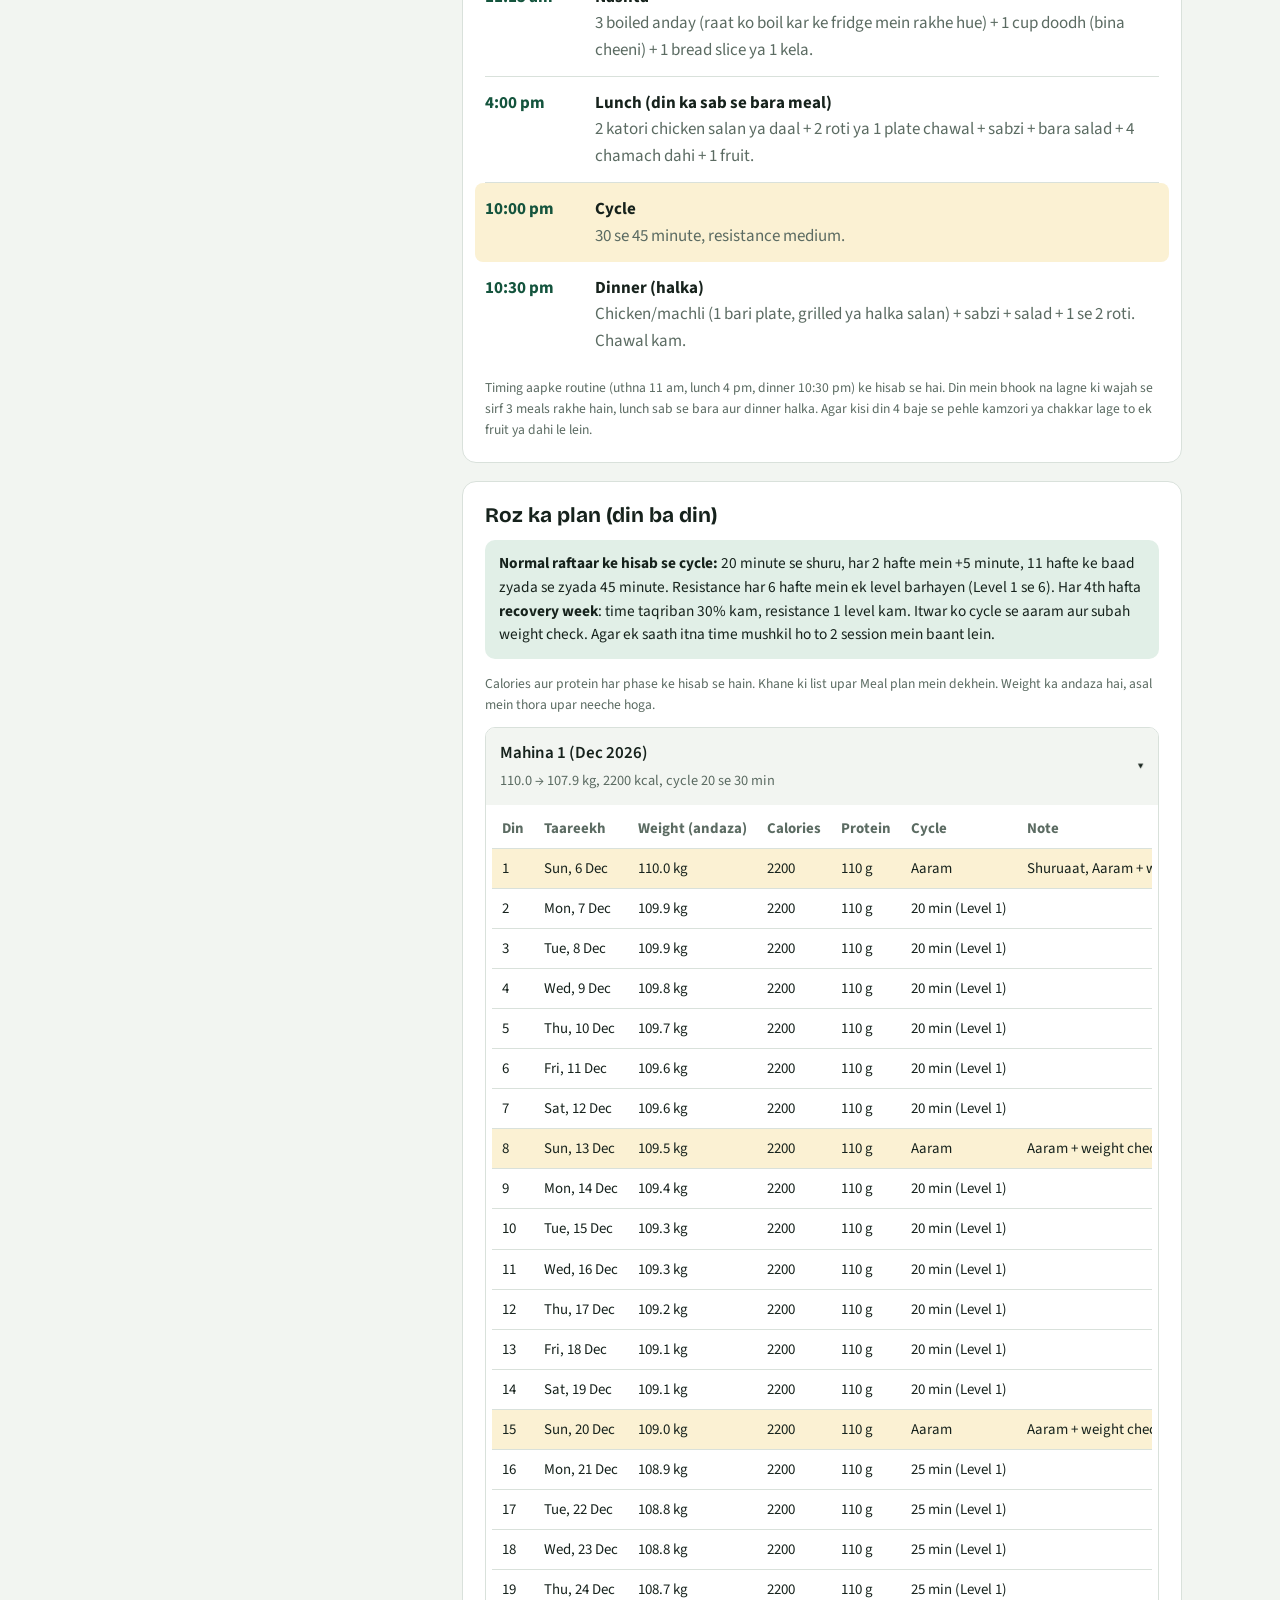
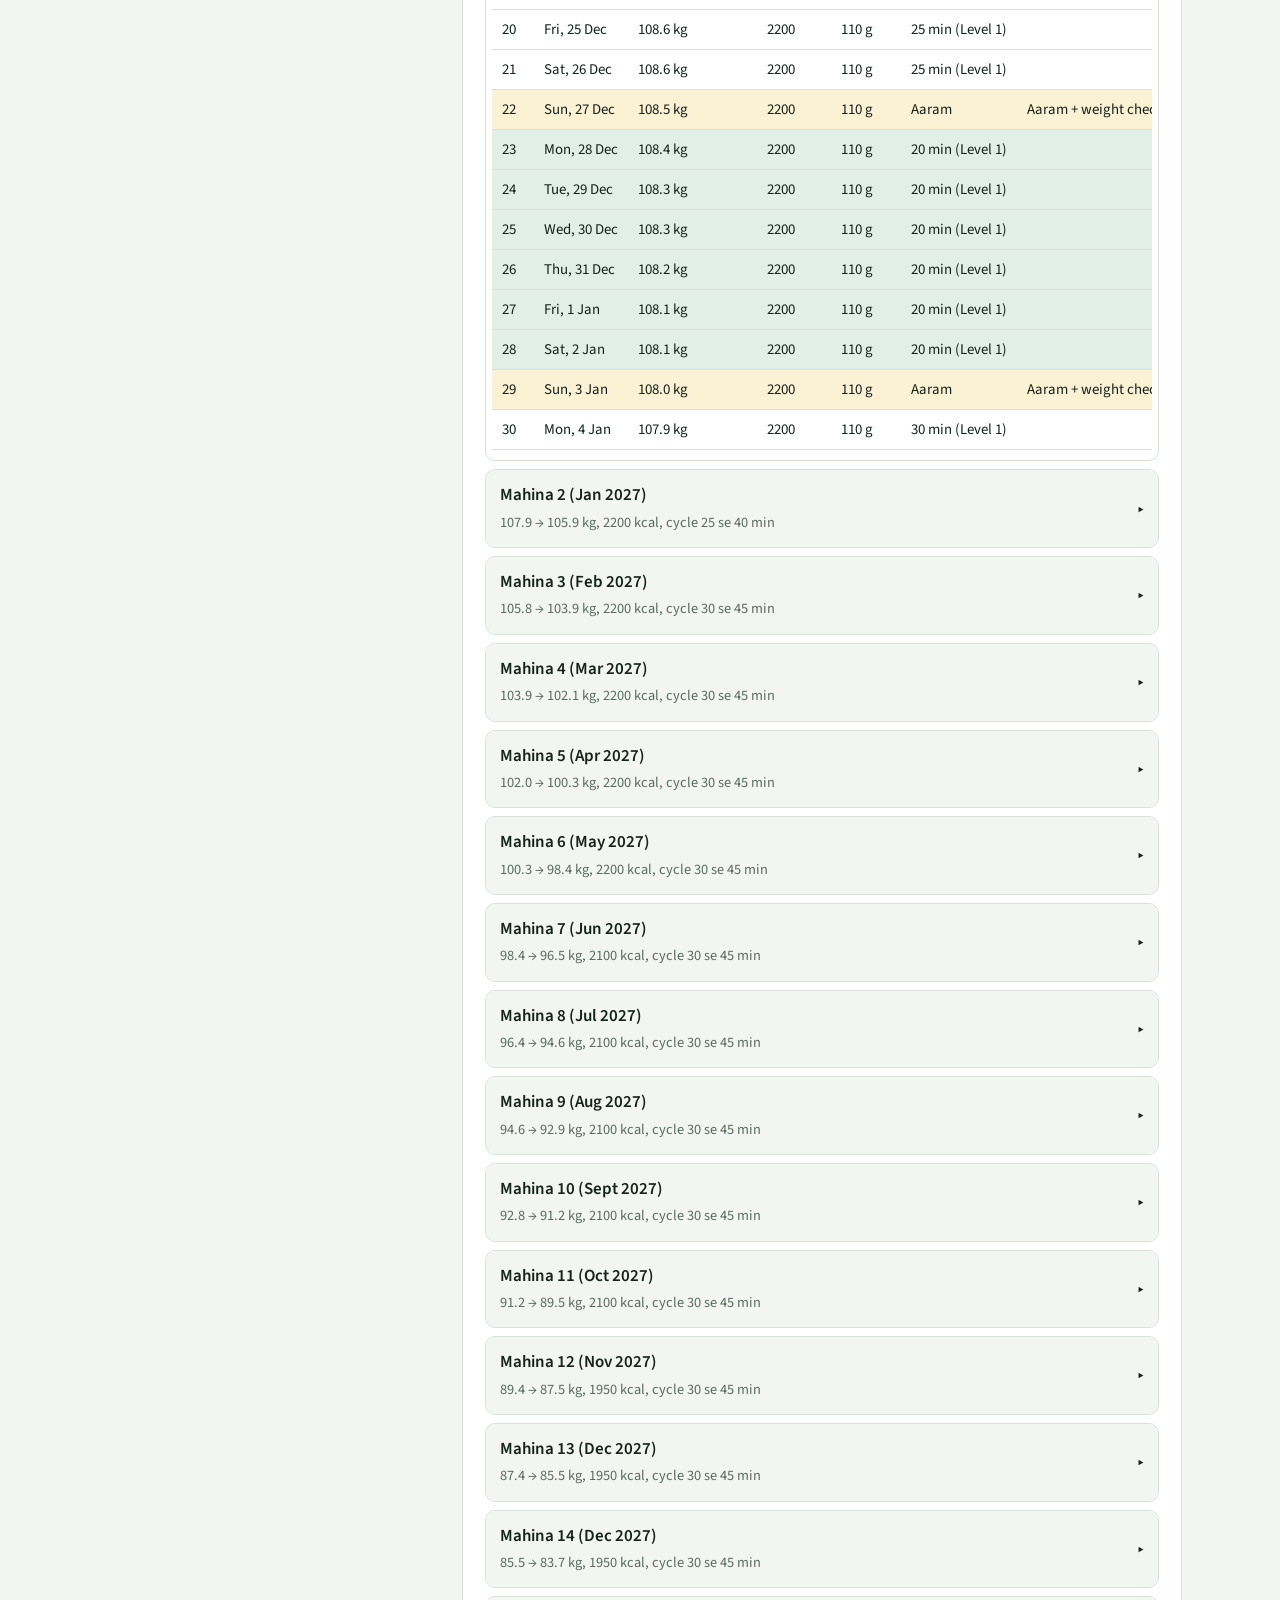
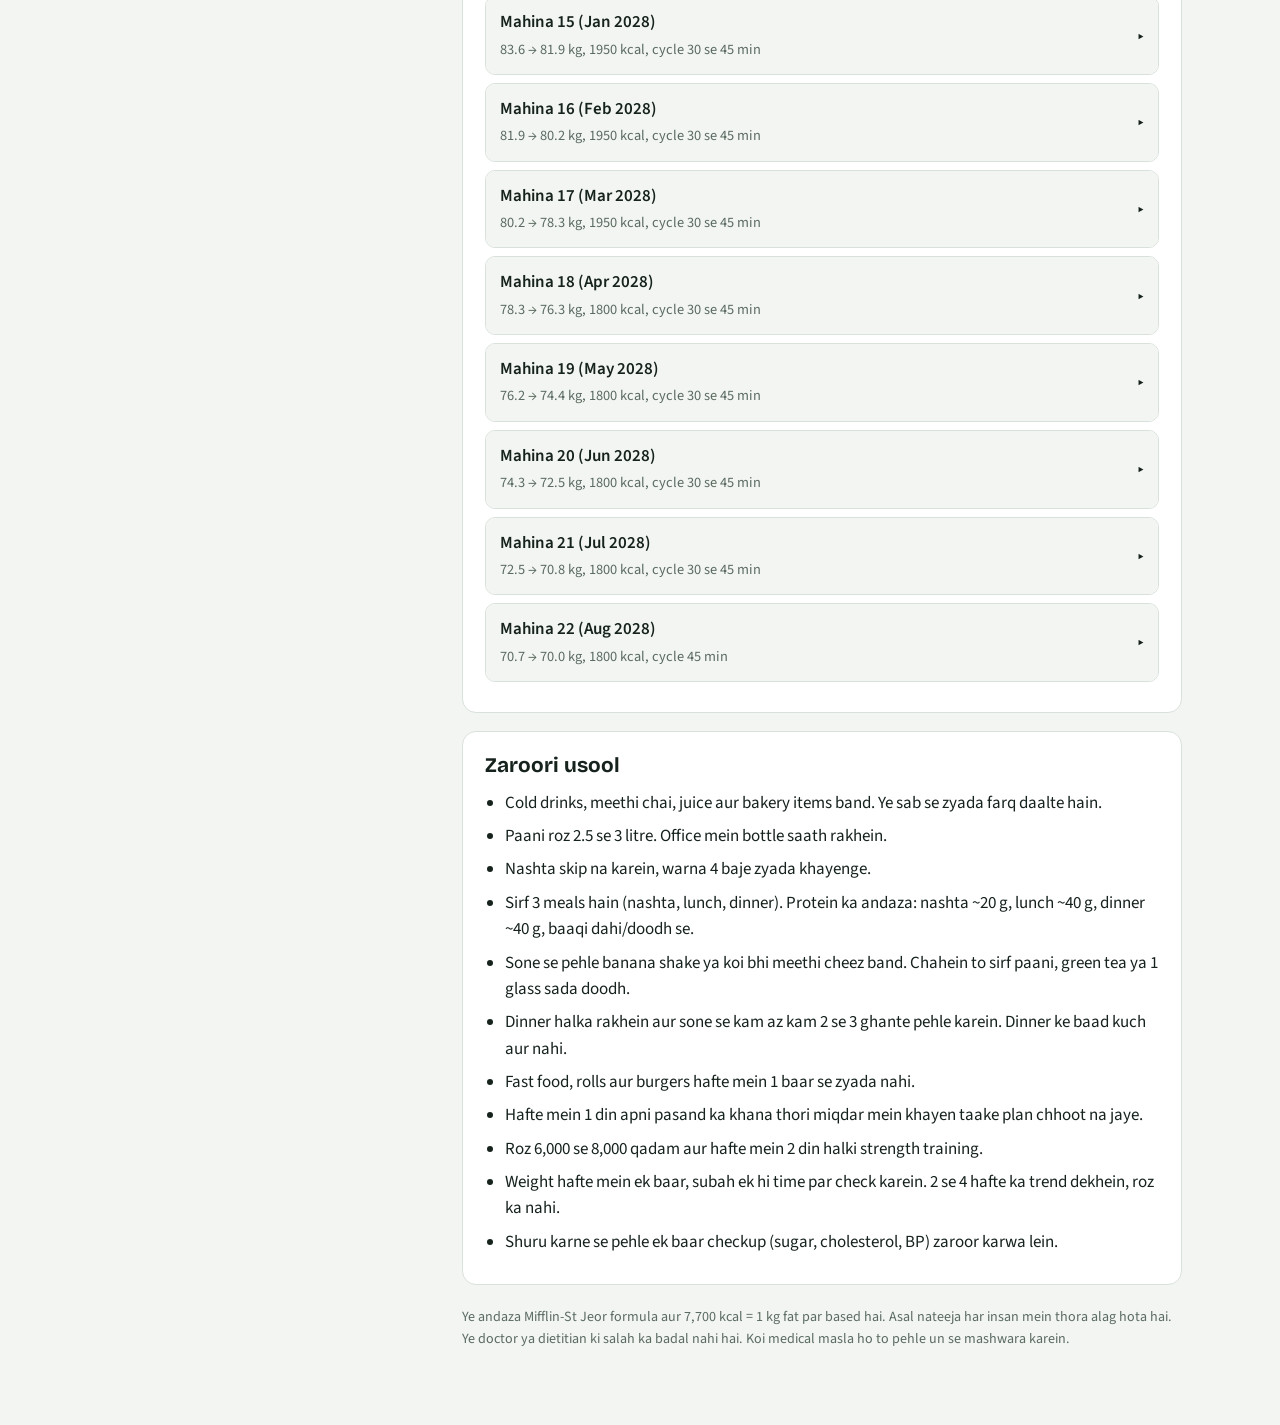
==== commit 752135fa: "Add files via upload" ====
--- a/index.html
+++ b/index.html
@@ -4,6 +4,9 @@
 <meta charset="UTF-8">
 <meta name="viewport" content="width=device-width, initial-scale=1">
 <title>Weight Loss Diet Plan Calculator</title>
+<!-- PWA Manifest Link -->
+<link rel="manifest" href="manifest.json">
+<meta name="theme-color" content="#14543d">
 <link rel="preconnect" href="https://fonts.googleapis.com">
 <link rel="preconnect" href="https://fonts.gstatic.com" crossorigin>
 <link href="https://fonts.googleapis.com/css2?family=Bricolage+Grotesque:wght@500;700;800&family=Source+Sans+3:wght@400;600;700&display=swap" rel="stylesheet">
@@ -522,7 +525,7 @@
       html += '<div class="notice">Is setting par calories minimum limit (' + sim.floorKcal + ') tak pohanch jati hain aur weight mazeed nahi girta. Neeche ka time sirf wahan tak ka hai. Activity barhayen ya target thora badal dein.</div>';
     }
 
-    html += '<div class="hero"><div class="small">' + p.cur + ' kg se ' + p.tgt + ' kg tak, taqriban</div>' +
+    html += '<div class="hero"><div class="small">' + p.cur + ' kg سے ' + p.tgt + ' kg tak, taqriban</div>' +
             '<div class="big"><span>' + (months < 1.5 ? Math.round(sim.weeks) : months) + '</span> ' + (months < 1.5 ? 'hafte' : 'mahine') + '</div>' +
             '<div class="date">Start: ' + p.start.toLocaleDateString("en-GB", {day: "numeric", month: "short", year: "numeric"}) + '. Target taareekh: ' + dateStr + ' (agar plan par 80 se 90% chalein)</div></div>';
 
@@ -632,5 +635,16 @@
   generate();
 });
 </script>
+
+<!-- Register Service Worker for PWA -->
+<script>
+  if ('serviceWorker' in navigator) {
+    window.addEventListener('load', () => {
+      navigator.serviceWorker.register('./sw.js')
+        .then(reg => console.log('Service Worker registered!', reg))
+        .catch(err => console.log('Service Worker registration failed: ', err));
+    });
+  }
+</script>
 </body>
-</html>
+</html>
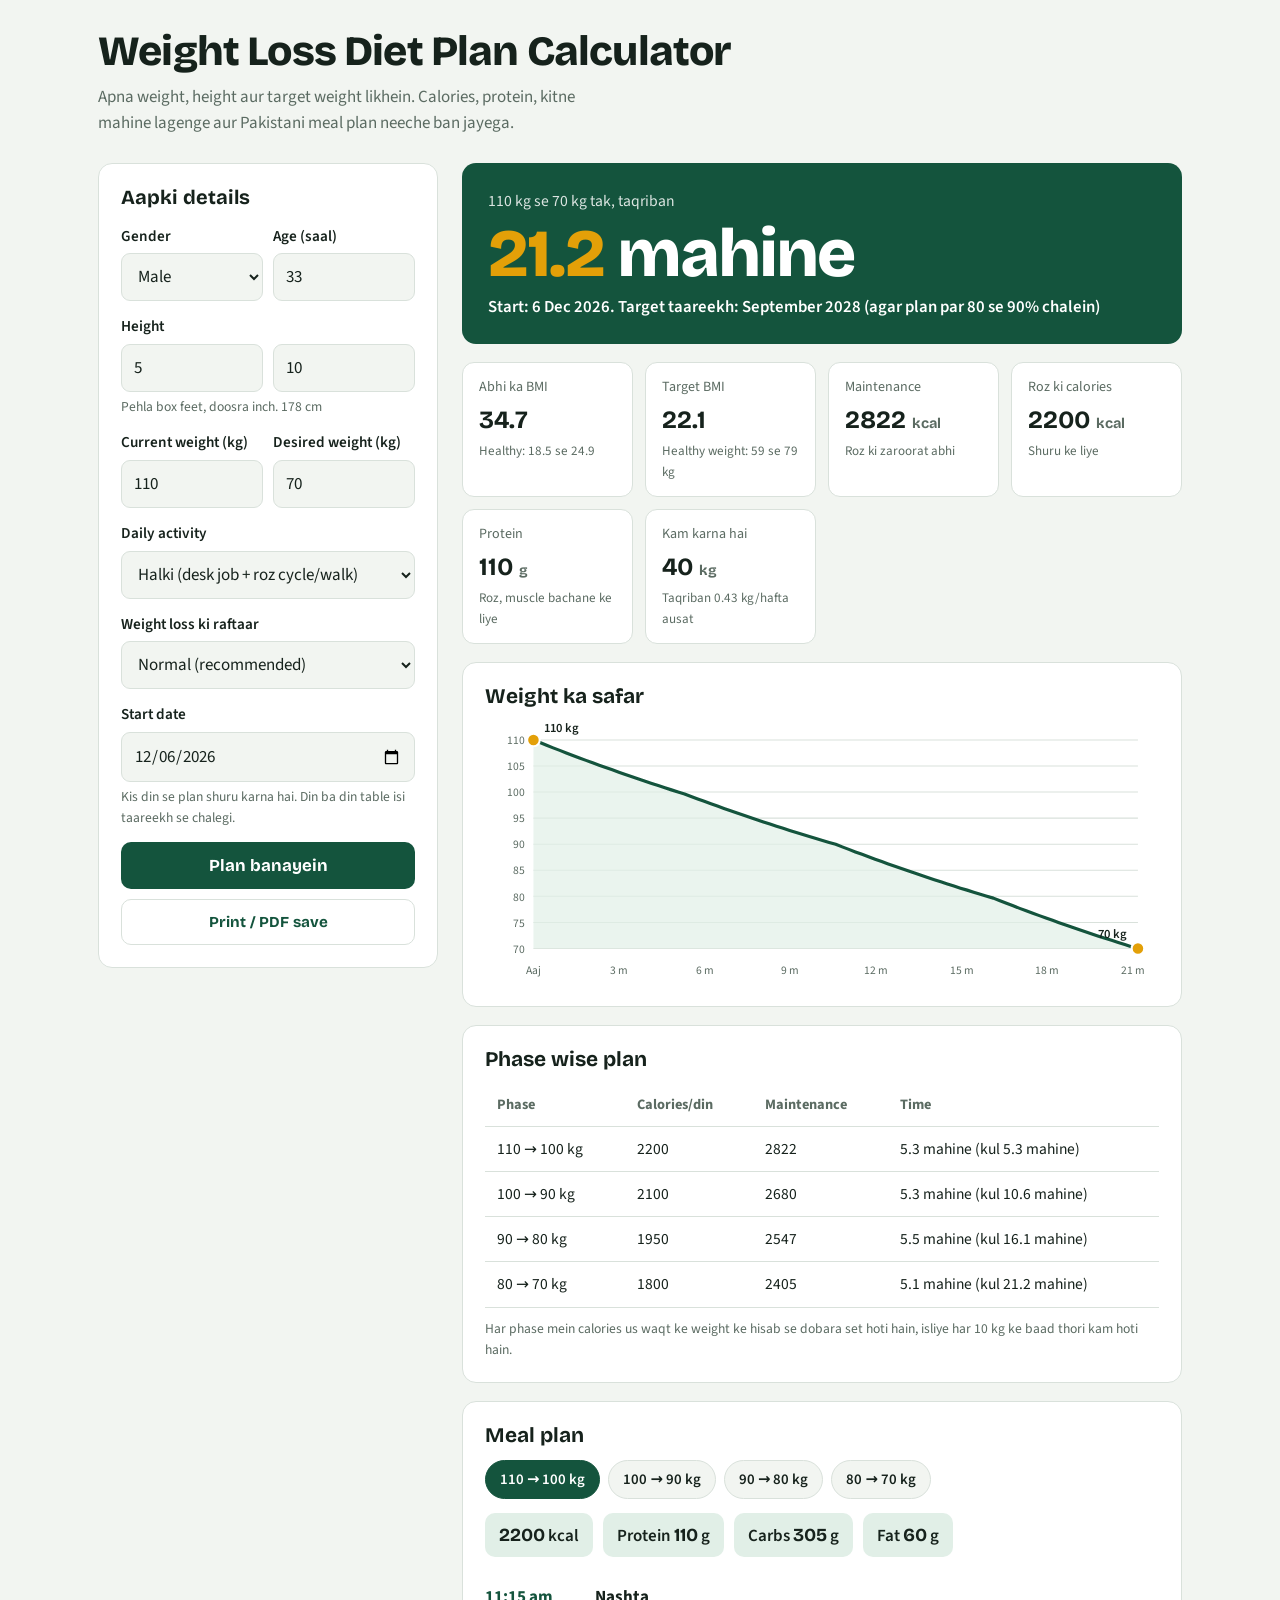
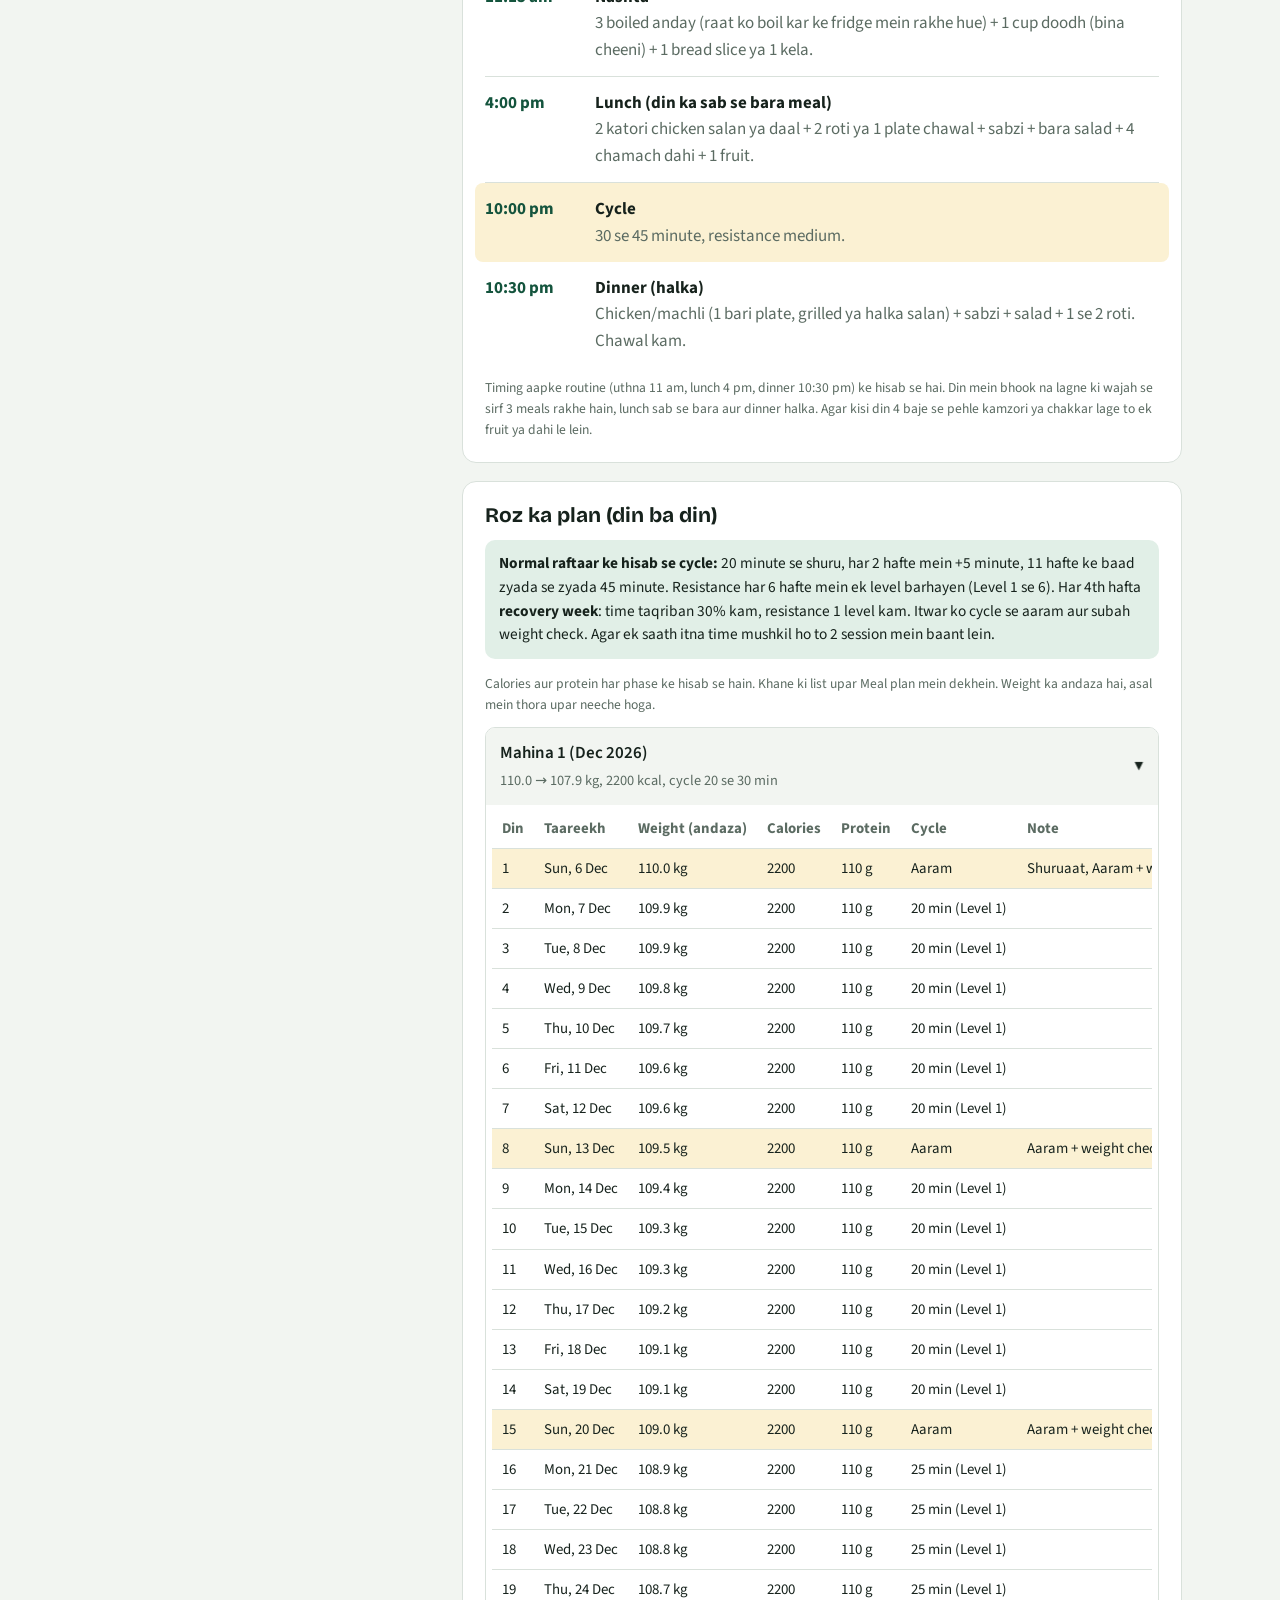
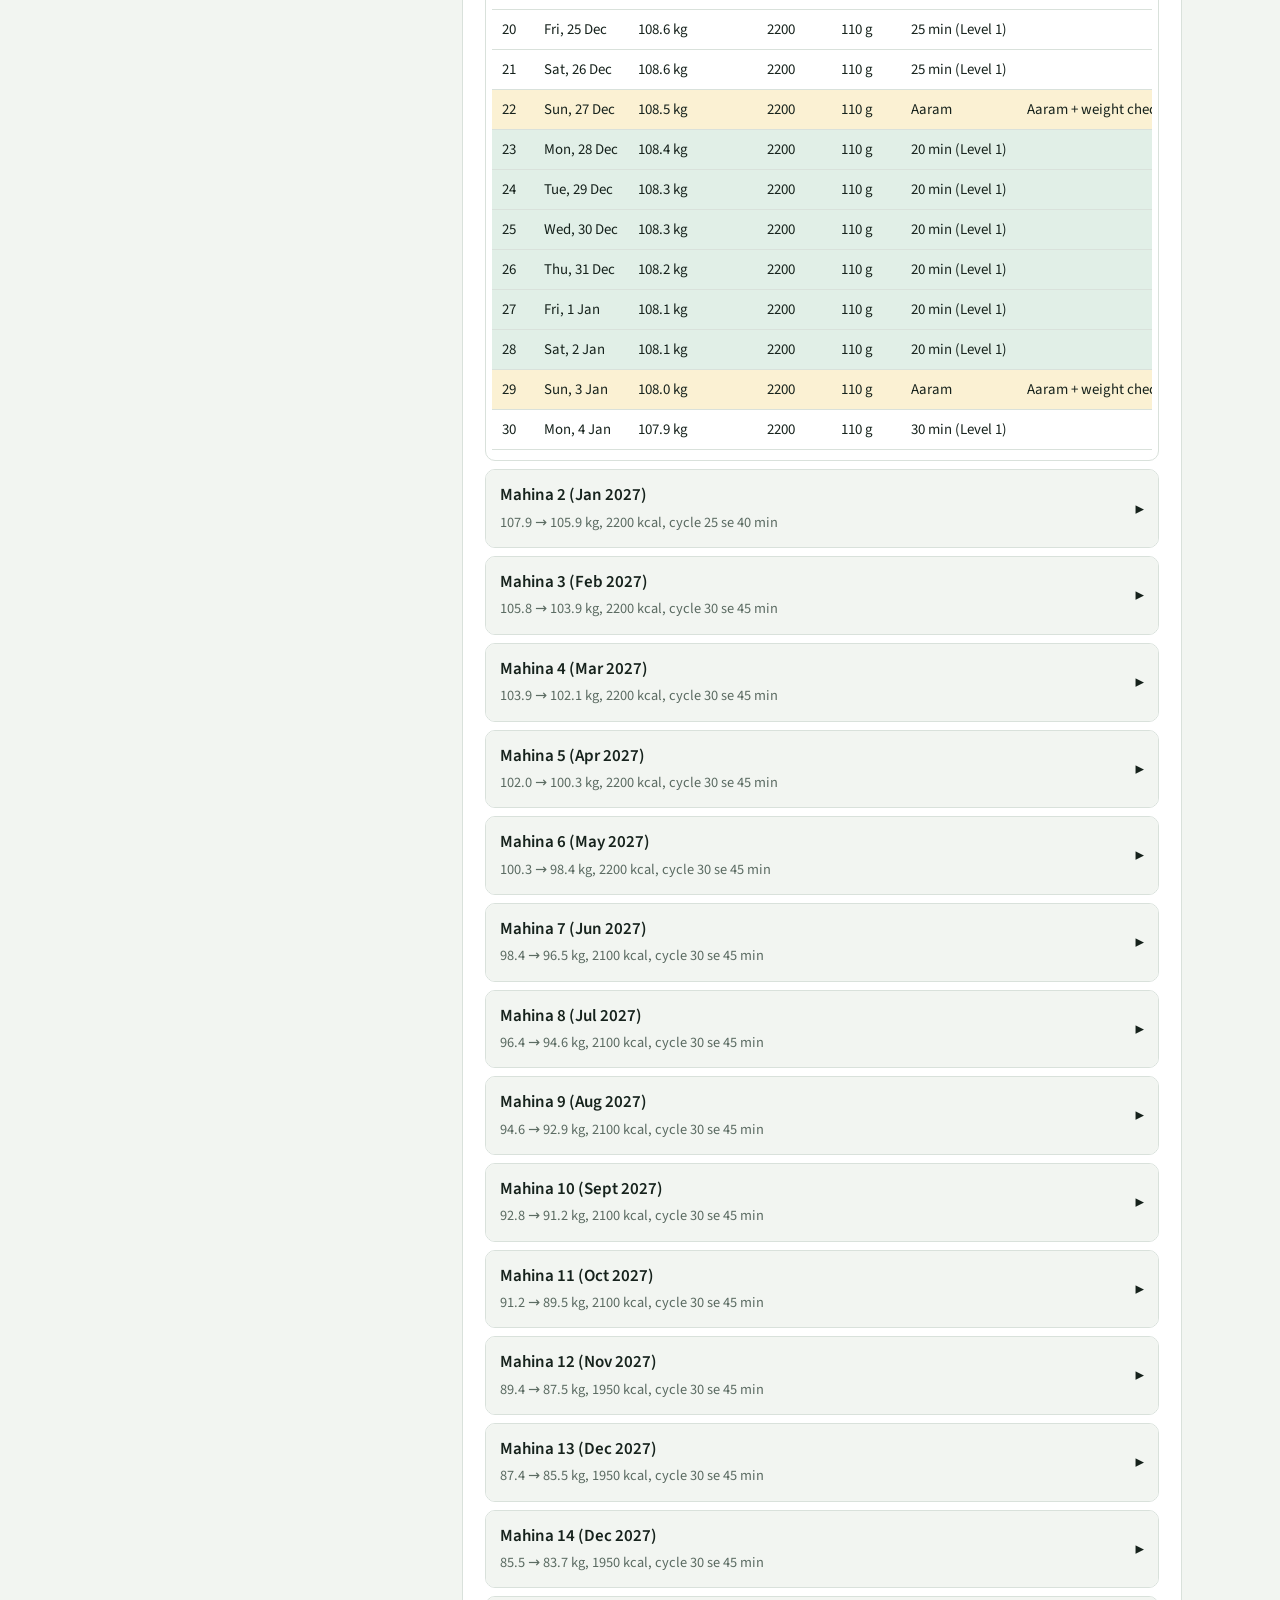
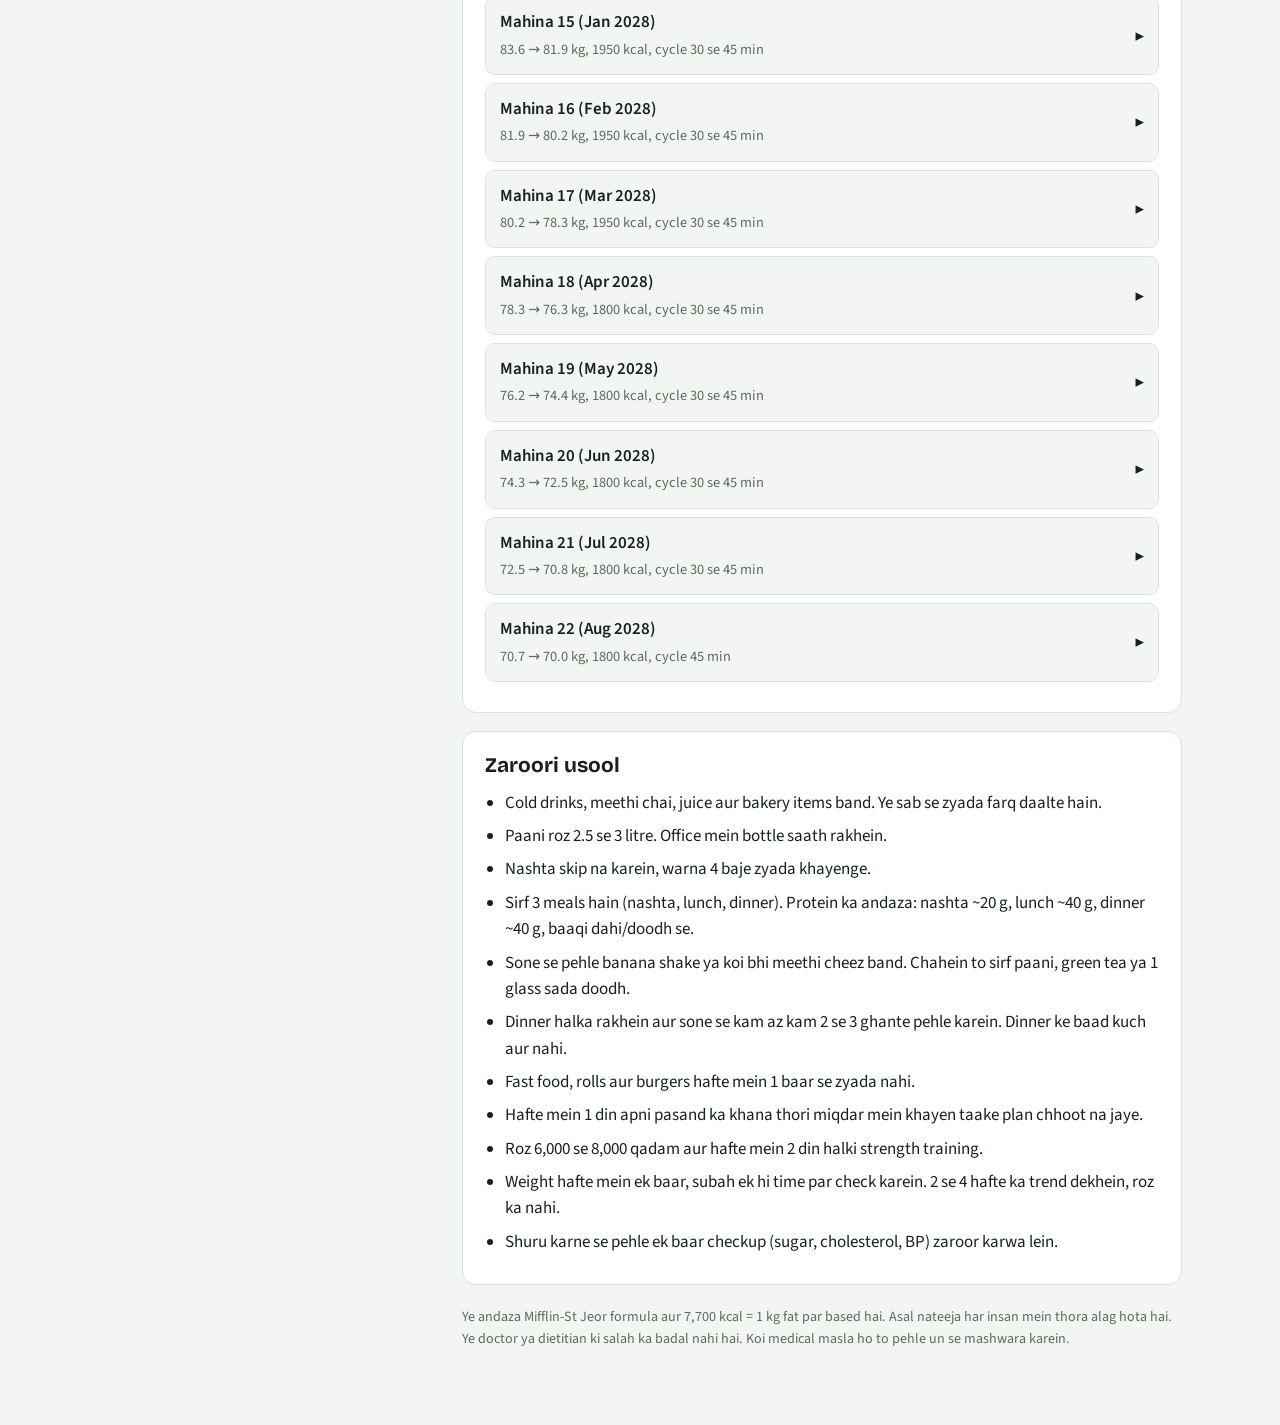
==== commit 758c68ed: "Add files via upload" ====
--- a/index.html
+++ b/index.html
@@ -4,12 +4,18 @@
 <meta charset="UTF-8">
 <meta name="viewport" content="width=device-width, initial-scale=1">
 <title>Weight Loss Diet Plan Calculator</title>
-<!-- PWA Manifest Link -->
-<link rel="manifest" href="manifest.json">
-<meta name="theme-color" content="#14543d">
-<link rel="preconnect" href="https://fonts.googleapis.com">
-<link rel="preconnect" href="https://fonts.gstatic.com" crossorigin>
-<link href="https://fonts.googleapis.com/css2?family=Bricolage+Grotesque:wght@500;700;800&family=Source+Sans+3:wght@400;600;700&display=swap" rel="stylesheet">
+<meta name="theme-color" content="#14543d" media="(prefers-color-scheme: light)">
+<meta name="theme-color" content="#0f1713" media="(prefers-color-scheme: dark)">
+<meta name="description" content="Weight loss diet plan calculator: calories, protein, timeline aur Pakistani meal plan.">
+<link rel="manifest" href="manifest.webmanifest">
+<link rel="icon" type="image/png" sizes="32x32" href="icons/favicon-32.png">
+<link rel="icon" type="image/png" sizes="64x64" href="icons/favicon-64.png">
+<link rel="apple-touch-icon" href="icons/apple-touch-icon.png">
+<meta name="mobile-web-app-capable" content="yes">
+<meta name="apple-mobile-web-app-capable" content="yes">
+<meta name="apple-mobile-web-app-title" content="Diet Plan">
+<meta name="apple-mobile-web-app-status-bar-style" content="default">
+<link rel="stylesheet" href="fonts/fonts.css">
 <style>
 :root{
   --bg:#f2f5f1;
@@ -257,7 +263,7 @@
   </div>
 </div>
 
-<script src="https://cdnjs.cloudflare.com/ajax/libs/jquery/3.7.1/jquery.min.js"></script>
+<script src="vendor/jquery.min.js"></script>
 <script>
 $(function () {
 
@@ -525,7 +531,7 @@
       html += '<div class="notice">Is setting par calories minimum limit (' + sim.floorKcal + ') tak pohanch jati hain aur weight mazeed nahi girta. Neeche ka time sirf wahan tak ka hai. Activity barhayen ya target thora badal dein.</div>';
     }
 
-    html += '<div class="hero"><div class="small">' + p.cur + ' kg سے ' + p.tgt + ' kg tak, taqriban</div>' +
+    html += '<div class="hero"><div class="small">' + p.cur + ' kg se ' + p.tgt + ' kg tak, taqriban</div>' +
             '<div class="big"><span>' + (months < 1.5 ? Math.round(sim.weeks) : months) + '</span> ' + (months < 1.5 ? 'hafte' : 'mahine') + '</div>' +
             '<div class="date">Start: ' + p.start.toLocaleDateString("en-GB", {day: "numeric", month: "short", year: "numeric"}) + '. Target taareekh: ' + dateStr + ' (agar plan par 80 se 90% chalein)</div></div>';
 
@@ -583,6 +589,31 @@
   })();
 
   $("#ft, #inch").on("input", function () { $("#cm-hint").text(heightCm() + " cm"); });
+
+  /* ---------- Saved inputs (PWA: form dobara bharna na pade) ---------- */
+  var STORE_KEY = "dietplan.inputs.v1";
+  var FIELDS = ["gender", "age", "ft", "inch", "cur", "tgt", "act", "pace", "start"];
+
+  function saveInputs() {
+    try {
+      var o = {};
+      $.each(FIELDS, function (_, id) { o[id] = $("#" + id).val(); });
+      localStorage.setItem(STORE_KEY, JSON.stringify(o));
+    } catch (e) { /* private mode ya storage band: ignore */ }
+  }
+
+  function loadInputs() {
+    try {
+      var o = JSON.parse(localStorage.getItem(STORE_KEY) || "null");
+      if (!o) return;
+      $.each(FIELDS, function (_, id) {
+        if (o[id] !== undefined && o[id] !== null && o[id] !== "") $("#" + id).val(o[id]);
+      });
+      $("#cm-hint").text(heightCm() + " cm");
+    } catch (e) { /* kharab data: defaults rehne dein */ }
+  }
+
+  loadInputs();
 
   function generate() {
     clearError();
@@ -611,6 +642,7 @@
     var sim = simulate(p);
     if (!sim.bands.length || !sim.bands[0].kcal) return showError("Plan nahi ban saka. Weight ya activity ki setting badal kar dobara try karein.");
     state = {p: p, sim: sim};
+    saveInputs();
     render();
   }
 
@@ -634,17 +666,12 @@
 
   generate();
 });
-</script>
-
-<!-- Register Service Worker for PWA -->
-<script>
-  if ('serviceWorker' in navigator) {
-    window.addEventListener('load', () => {
-      navigator.serviceWorker.register('./sw.js')
-        .then(reg => console.log('Service Worker registered!', reg))
-        .catch(err => console.log('Service Worker registration failed: ', err));
-    });
-  }
+
+if ("serviceWorker" in navigator) {
+  window.addEventListener("load", function () {
+    navigator.serviceWorker.register("sw.js").catch(function () {});
+  });
+}
 </script>
 </body>
-</html>+</html>
--- a/fonts/fonts.css
+++ b/fonts/fonts.css
@@ -0,0 +1,6 @@
+@font-face{font-family:"Bricolage Grotesque";font-style:normal;font-weight:500;font-display:swap;src:url("bricolage-grotesque-latin-500-normal.woff2") format("woff2")}
+@font-face{font-family:"Bricolage Grotesque";font-style:normal;font-weight:700;font-display:swap;src:url("bricolage-grotesque-latin-700-normal.woff2") format("woff2")}
+@font-face{font-family:"Bricolage Grotesque";font-style:normal;font-weight:800;font-display:swap;src:url("bricolage-grotesque-latin-800-normal.woff2") format("woff2")}
+@font-face{font-family:"Source Sans 3";font-style:normal;font-weight:400;font-display:swap;src:url("source-sans-3-latin-400-normal.woff2") format("woff2")}
+@font-face{font-family:"Source Sans 3";font-style:normal;font-weight:600;font-display:swap;src:url("source-sans-3-latin-600-normal.woff2") format("woff2")}
+@font-face{font-family:"Source Sans 3";font-style:normal;font-weight:700;font-display:swap;src:url("source-sans-3-latin-700-normal.woff2") format("woff2")}
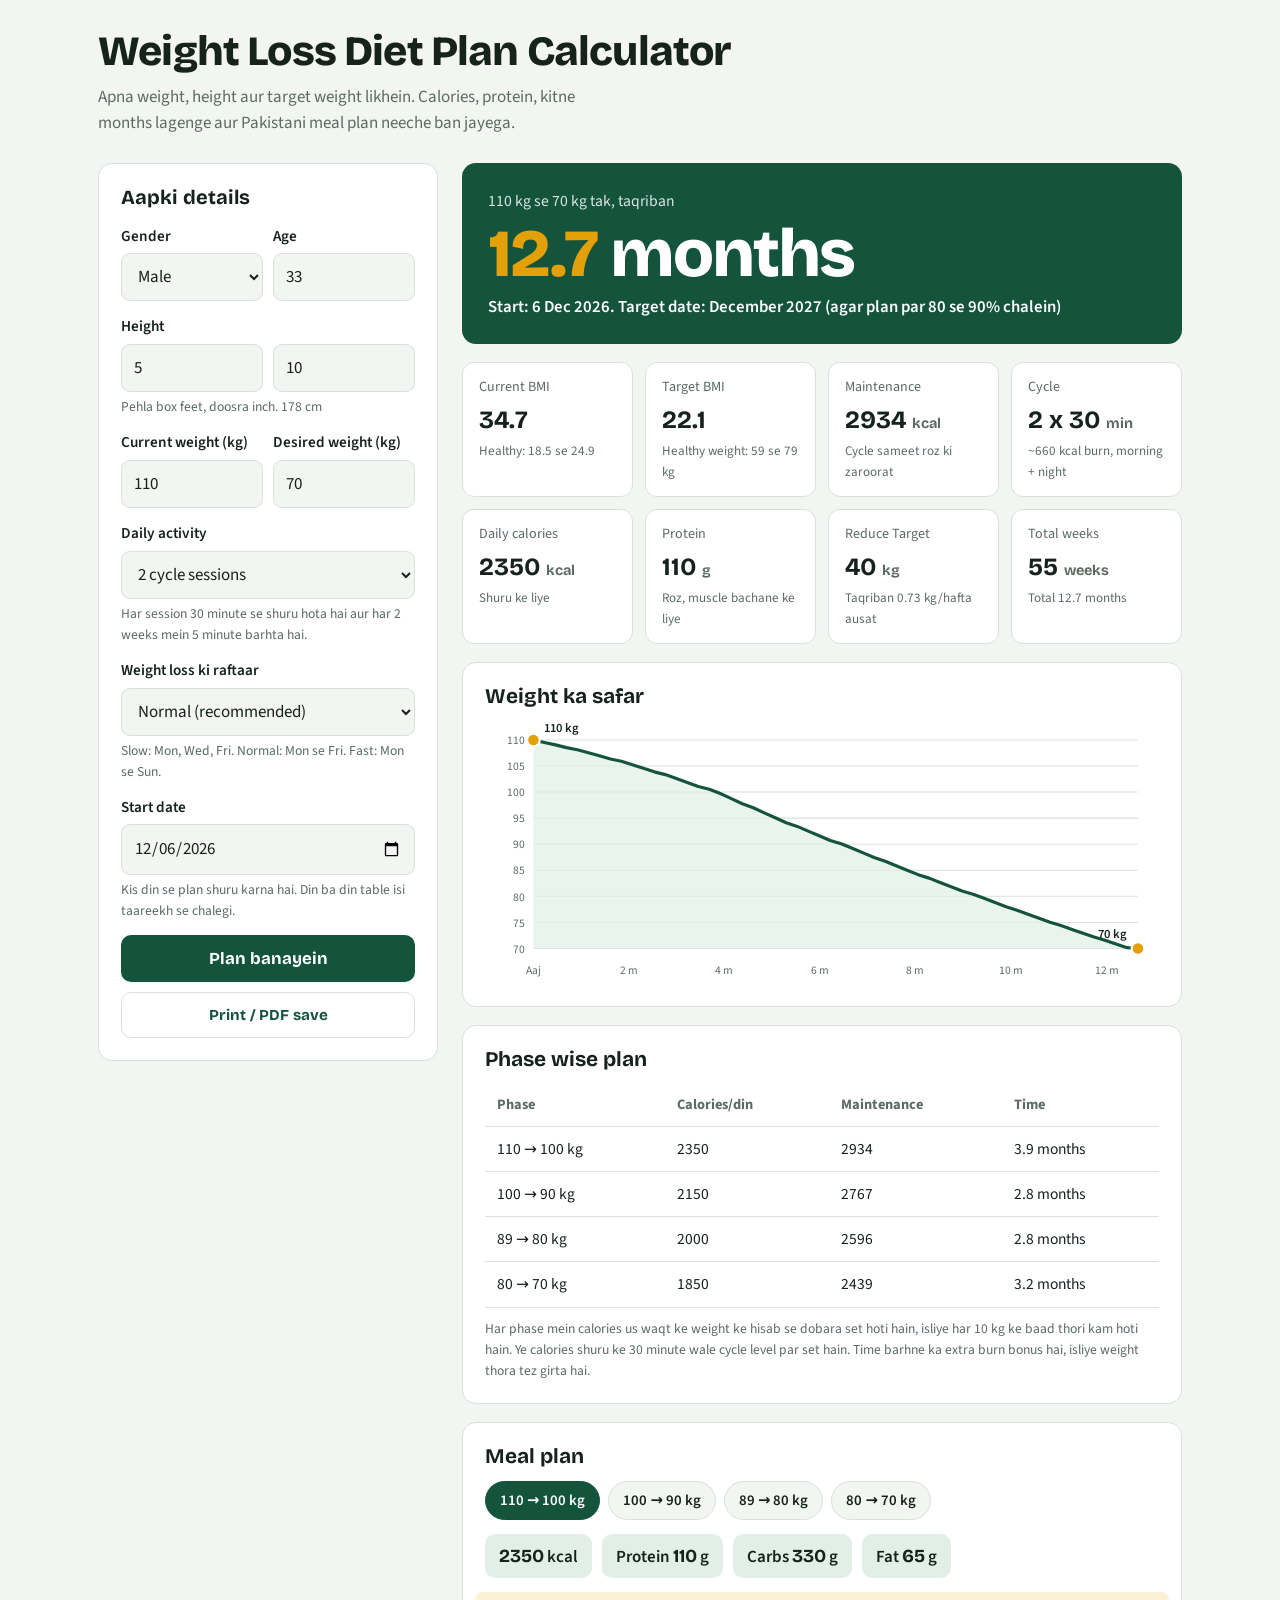
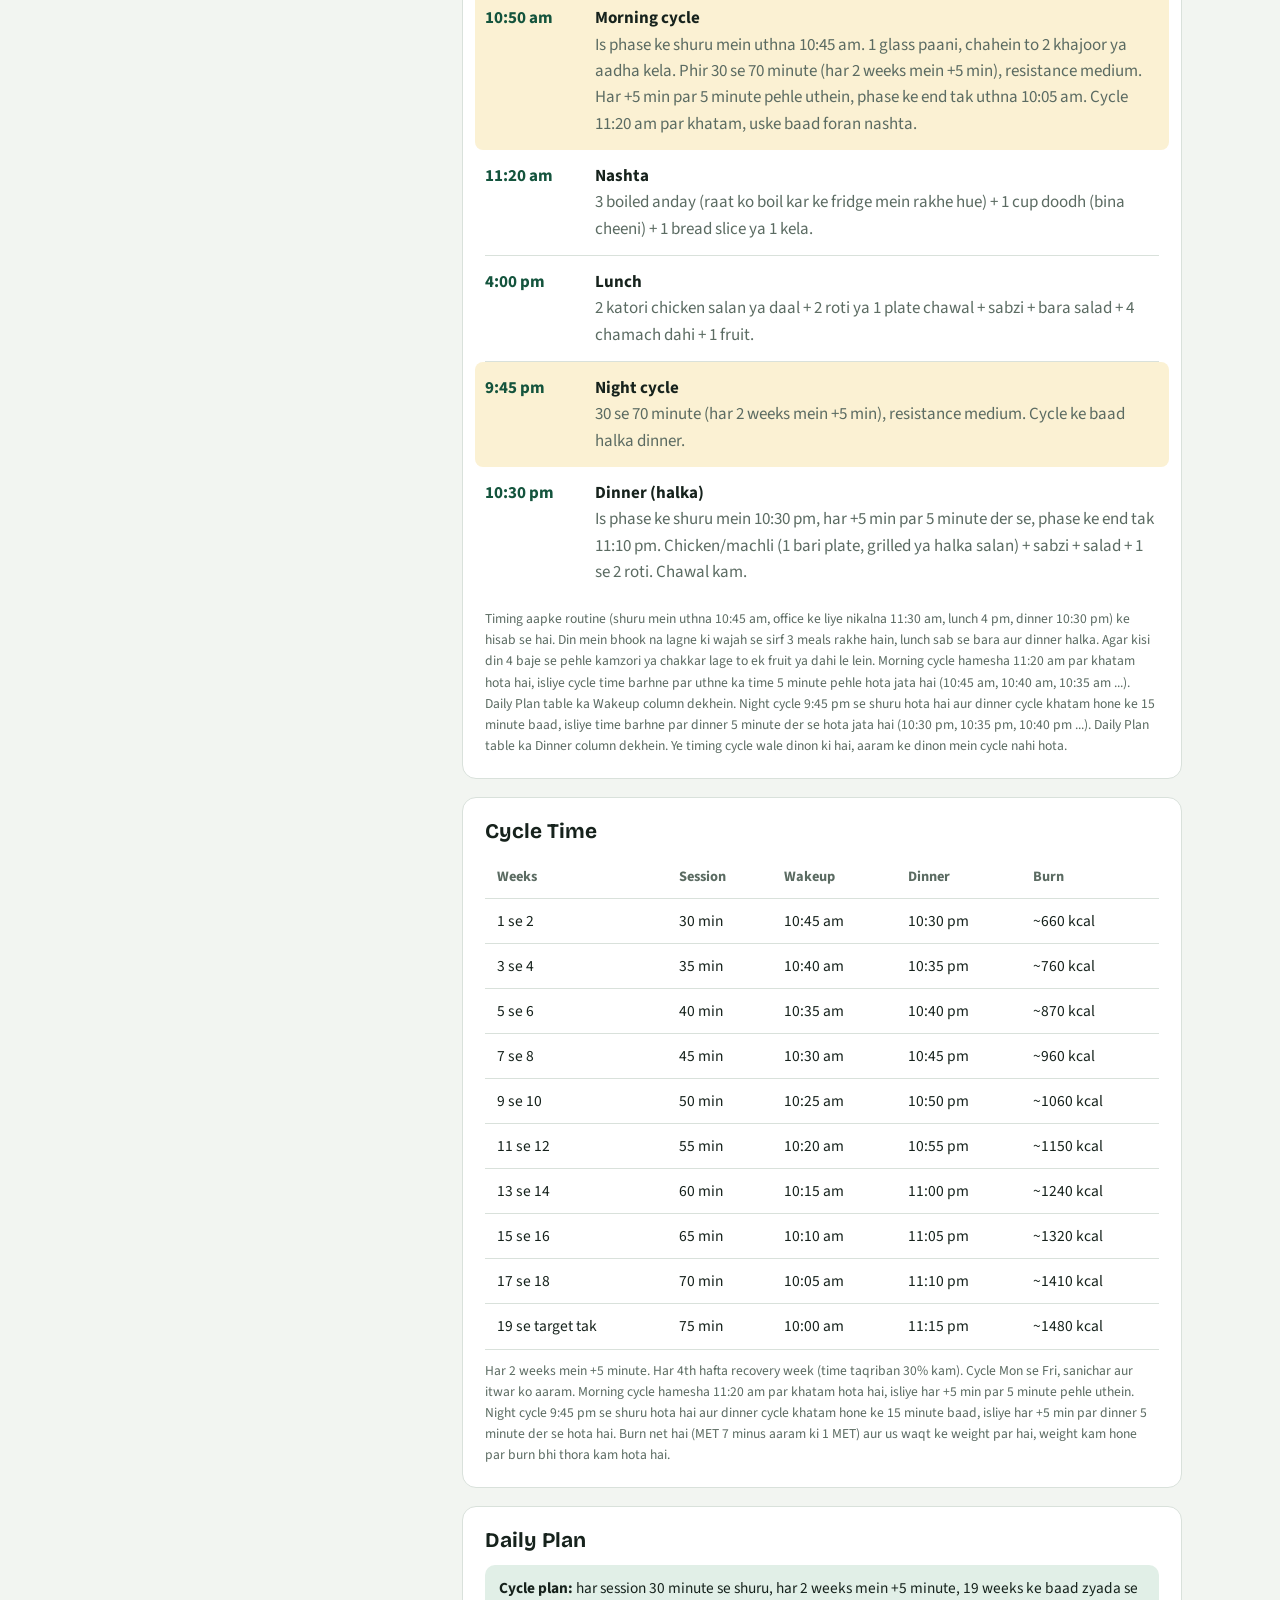
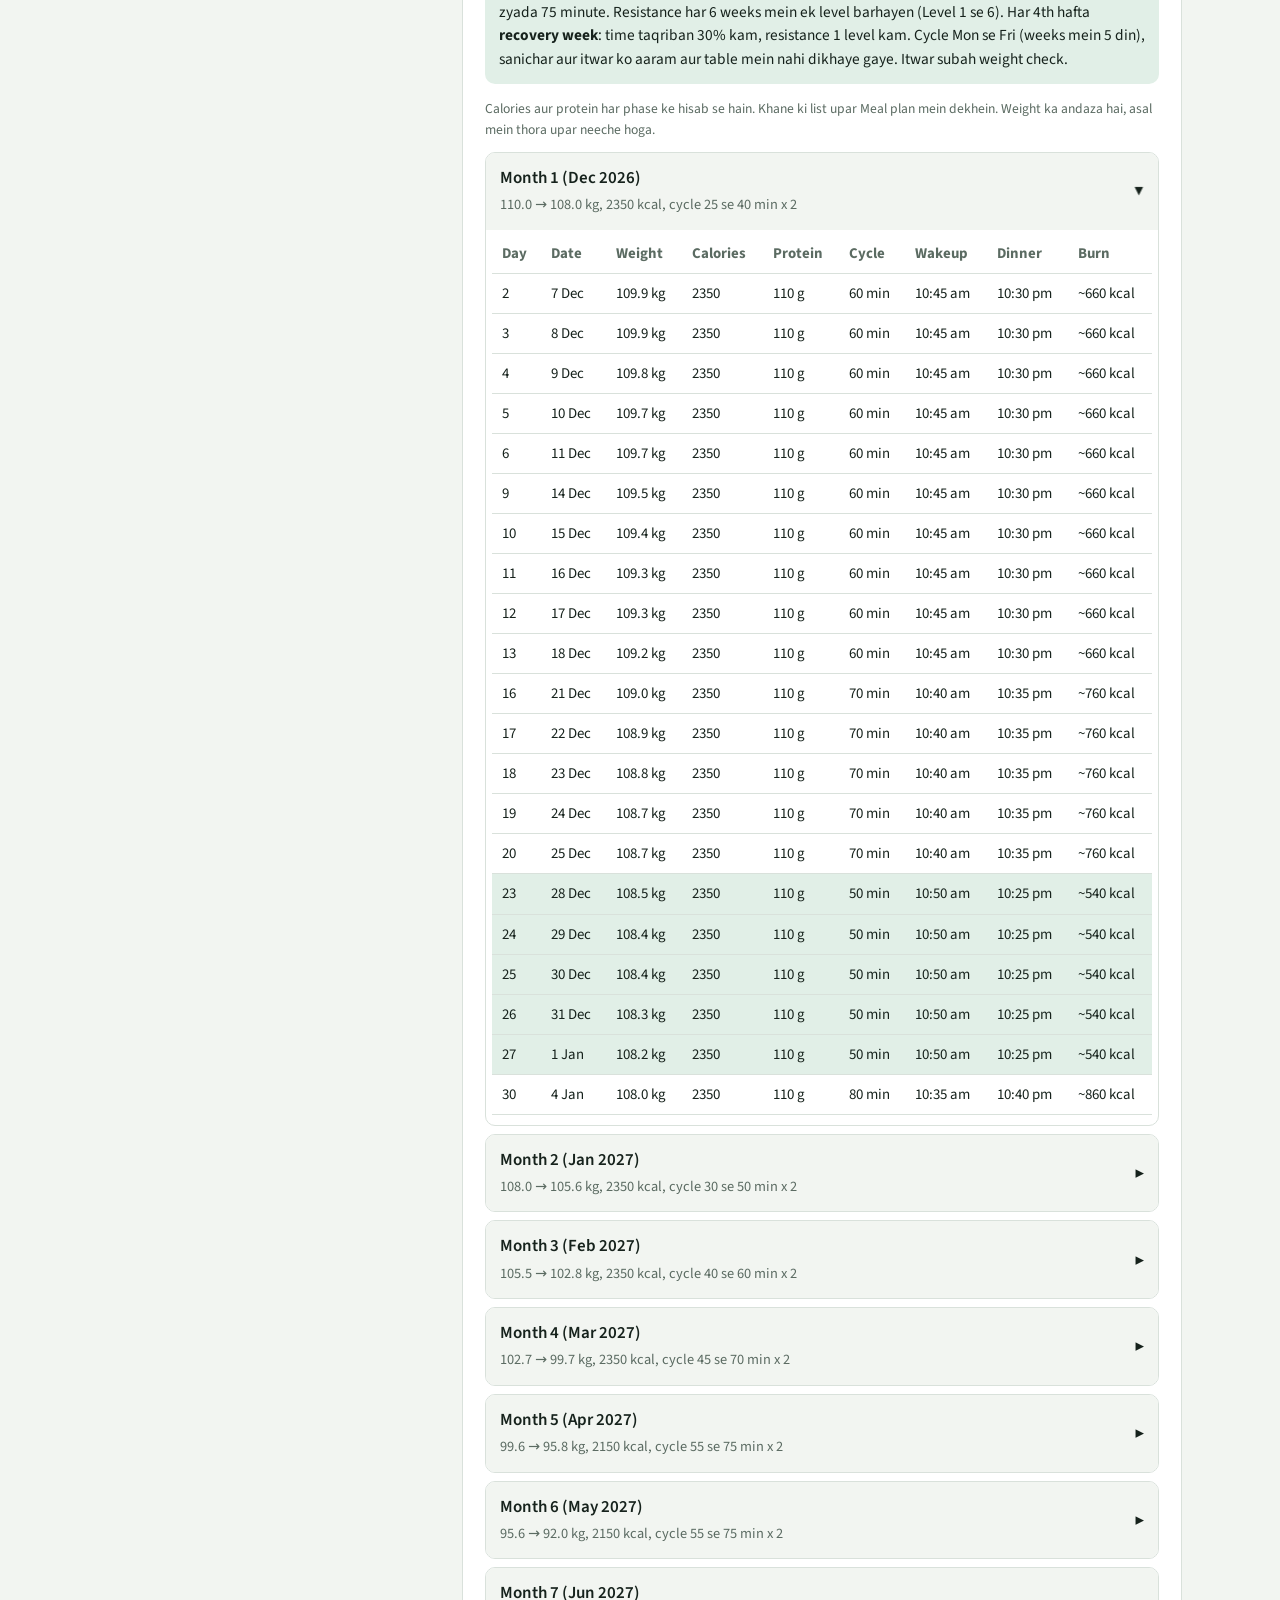
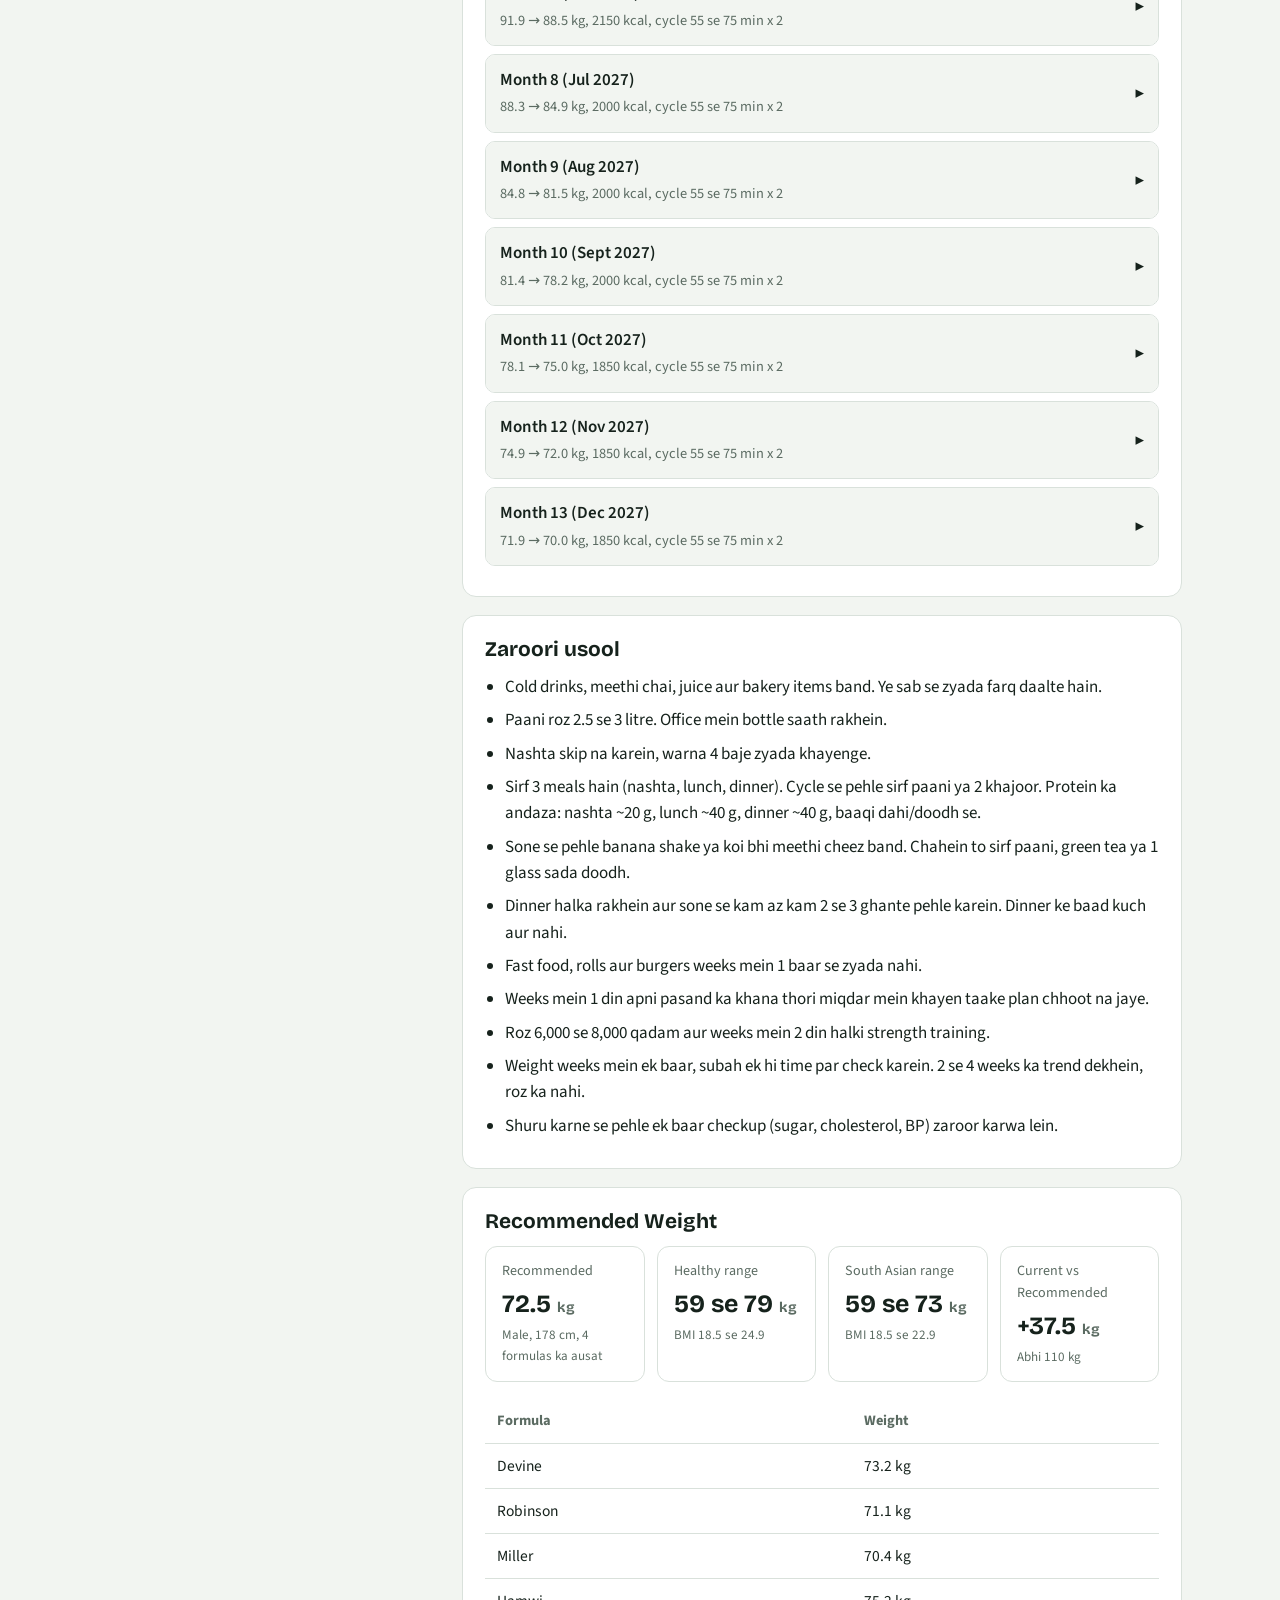
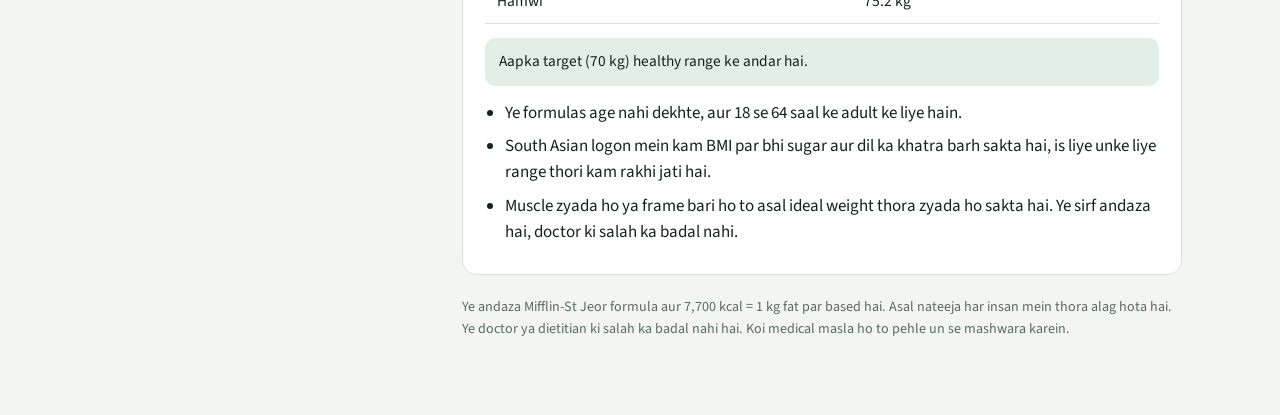
==== commit a5d495a4: "Add files via upload" ====
--- a/index.html
+++ b/index.html
@@ -170,7 +170,6 @@
 .month.open .arrow{transform:rotate(90deg)}
 .mbody{display:none;padding:4px 6px 10px}
 .month.open .mbody{display:block}
-tr.rest td{background:var(--turmeric-soft)}
 tr.deload td{background:var(--green-soft)}
 tr.finish td{font-weight:700}
 .mbody td,.mbody th{padding:8px 10px;font-size:.93rem}
@@ -187,7 +186,7 @@
 <div class="wrap">
   <header class="top">
     <h1>Weight Loss Diet Plan Calculator</h1>
-    <p>Apna weight, height aur target weight likhein. Calories, protein, kitne mahine lagenge aur Pakistani meal plan neeche ban jayega.</p>
+    <p>Apna weight, height aur target weight likhein. Calories, protein, kitne months lagenge aur Pakistani meal plan neeche ban jayega.</p>
   </header>
 
   <div class="layout">
@@ -204,7 +203,7 @@
           </select>
         </div>
         <div class="field">
-          <label for="age">Age (saal)</label>
+          <label for="age">Age</label>
           <input type="number" id="age" value="33" min="16" max="90" inputmode="numeric">
         </div>
       </div>
@@ -232,19 +231,28 @@
       <div class="field">
         <label for="act">Daily activity</label>
         <select id="act">
-          <option value="1.2">Kam (desk job, cycle nahi)</option>
-          <option value="1.375" selected>Halki (desk job + roz cycle/walk)</option>
-          <option value="1.55">Moderate (hafte mein 5 din exercise)</option>
+          <option value="1">1 cycle session</option>
+          <option value="2" selected>2 cycle sessions</option>
+        </select>
+        <div class="hint">Har session 30 minute se shuru hota hai aur har 2 weeks mein 5 minute barhta hai.</div>
+      </div>
+
+      <div class="field" id="sessWrap">
+        <label for="sessTime">Session?</label>
+        <select id="sessTime">
+          <option value="morning" selected>Morning session</option>
+          <option value="night">Night session</option>
         </select>
       </div>
 
       <div class="field">
         <label for="pace">Weight loss ki raftaar</label>
         <select id="pace">
-          <option value="400">Slow (aasan, kam bhook)</option>
+          <option value="400">Slow</option>
           <option value="600" selected>Normal (recommended)</option>
-          <option value="800">Fast (sakht diet)</option>
+          <option value="800">Fast</option>
         </select>
+        <div class="hint">Slow: Mon, Wed, Fri. Normal: Mon se Fri. Fast: Mon se Sun.</div>
       </div>
 
       <div class="field">
@@ -267,45 +275,56 @@
 <script>
 $(function () {
 
-  /* ---------- Meal templates (portions scale with calories) ---------- */
   var MEALS = {
-    low: [
-      {t:"11:15 am", n:"Nashta", i:"2 boiled anday (raat ko boil kar ke fridge mein rakhe hue) + 1 cup dahi ya doodh (bina cheeni). Gas ki zaroorat nahi."},
-      {t:"4:00 pm",  n:"Lunch (din ka sab se bara meal)", i:"1.5 katori chicken salan ya daal ya chana (kam oil) + 1 roti + sabzi + bara salad + 4 chamach dahi."},
-      {t:"10:00 pm", n:"Cycle", i:"30 se 45 minute, resistance halka se medium.", cycle:true},
-      {t:"10:30 pm", n:"Dinner (halka)", i:"Grilled ya halka salan chicken/machli (1 chhoti plate) + sabzi + salad. Roti nahi ya aadhi. Chawal nahi."}
-    ],
-    mid: [
-      {t:"11:15 am", n:"Nashta", i:"2 boiled anday (raat ko boil kar ke fridge mein rakhe hue) + 1 cup doodh ya dahi (bina cheeni) + 1 kela ya seb."},
-      {t:"4:00 pm",  n:"Lunch (din ka sab se bara meal)", i:"2 katori chicken salan ya daal ya chana (kam oil) + 1.5 roti ya aadhi plate chawal + sabzi + bara salad + 4 chamach dahi + 1 fruit."},
-      {t:"10:00 pm", n:"Cycle", i:"30 se 45 minute, resistance halka se medium.", cycle:true},
-      {t:"10:30 pm", n:"Dinner (halka)", i:"Grilled ya halka salan chicken/machli (1 plate) + sabzi + salad + 1 roti ya bilkul nahi. Chawal nahi."}
-    ],
-    high: [
-      {t:"11:15 am", n:"Nashta", i:"3 boiled anday (raat ko boil kar ke fridge mein rakhe hue) + 1 cup doodh (bina cheeni) + 1 bread slice ya 1 kela."},
-      {t:"4:00 pm",  n:"Lunch (din ka sab se bara meal)", i:"2 katori chicken salan ya daal + 2 roti ya 1 plate chawal + sabzi + bara salad + 4 chamach dahi + 1 fruit."},
-      {t:"10:00 pm", n:"Cycle", i:"30 se 45 minute, resistance medium.", cycle:true},
-      {t:"10:30 pm", n:"Dinner (halka)", i:"Chicken/machli (1 bari plate, grilled ya halka salan) + sabzi + salad + 1 se 2 roti. Chawal kam."}
-    ]
+    low: {
+      res: "halka se medium",
+      nashta: "2 boiled anday (raat ko boil kar ke fridge mein rakhe hue) + 1 cup dahi ya doodh (bina cheeni). Gas ki zaroorat nahi.",
+      lunch: "1.5 katori chicken salan ya daal ya chana (kam oil) + 1 roti + sabzi + bara salad + 4 chamach dahi.",
+      dinner: "Grilled ya halka salan chicken/machli (1 chhoti plate) + sabzi + salad. Roti nahi ya aadhi. Chawal nahi."
+    },
+    mid: {
+      res: "halka se medium",
+      nashta: "2 boiled anday (raat ko boil kar ke fridge mein rakhe hue) + 1 cup doodh ya dahi (bina cheeni) + 1 kela ya seb.",
+      lunch: "2 katori chicken salan ya daal ya chana (kam oil) + 1.5 roti ya aadhi plate chawal + sabzi + bara salad + 4 chamach dahi + 1 fruit.",
+      dinner: "Grilled ya halka salan chicken/machli (1 plate) + sabzi + salad + 1 roti ya bilkul nahi. Chawal nahi."
+    },
+    high: {
+      res: "medium",
+      nashta: "3 boiled anday (raat ko boil kar ke fridge mein rakhe hue) + 1 cup doodh (bina cheeni) + 1 bread slice ya 1 kela.",
+      lunch: "2 katori chicken salan ya daal + 2 roti ya 1 plate chawal + sabzi + bara salad + 4 chamach dahi + 1 fruit.",
+      dinner: "Chicken/machli (1 bari plate, grilled ya halka salan) + sabzi + salad + 1 se 2 roti. Chawal kam."
+    }
   };
+
+  var CYC = {start: 30, step: 5, every: 2, max: 75, met: 7, base: 1.2, wake: 645, gap: 5, nightStart: 1305, dinnerGap: 15};
+  var DAYS = {"400": [1, 3, 5], "600": [1, 2, 3, 4, 5], "800": [0, 1, 2, 3, 4, 5, 6]};
+  function daysShort(p) {
+    if (p.days.length === 3) return "Cycle Mon, Wed, Fri, baaqi din aaram. ";
+    if (p.days.length === 7) return "Cycle Mon se Sun, koi aaram ka din nahi. ";
+    return "Cycle Mon se Fri, sanichar aur itwar ko aaram. ";
+  }
+  function daysLong(p) {
+    if (p.days.length === 3) return "Cycle Mon, Wed, Fri (weeks mein 3 din), baaqi din aaram aur table mein nahi dikhaye gaye.";
+    if (p.days.length === 7) return "Cycle Mon se Sun (weeks mein 7 din), koi aaram ka din nahi.";
+    return "Cycle Mon se Fri (weeks mein 5 din), sanichar aur itwar ko aaram aur table mein nahi dikhaye gaye.";
+  }
 
   var RULES = [
     "Cold drinks, meethi chai, juice aur bakery items band. Ye sab se zyada farq daalte hain.",
     "Paani roz 2.5 se 3 litre. Office mein bottle saath rakhein.",
     "Nashta skip na karein, warna 4 baje zyada khayenge.",
-    "Sirf 3 meals hain (nashta, lunch, dinner). Protein ka andaza: nashta ~20 g, lunch ~40 g, dinner ~40 g, baaqi dahi/doodh se.",
+    "Sirf 3 meals hain (nashta, lunch, dinner). Cycle se pehle sirf paani ya 2 khajoor. Protein ka andaza: nashta ~20 g, lunch ~40 g, dinner ~40 g, baaqi dahi/doodh se.",
     "Sone se pehle banana shake ya koi bhi meethi cheez band. Chahein to sirf paani, green tea ya 1 glass sada doodh.",
     "Dinner halka rakhein aur sone se kam az kam 2 se 3 ghante pehle karein. Dinner ke baad kuch aur nahi.",
-    "Fast food, rolls aur burgers hafte mein 1 baar se zyada nahi.",
-    "Hafte mein 1 din apni pasand ka khana thori miqdar mein khayen taake plan chhoot na jaye.",
-    "Roz 6,000 se 8,000 qadam aur hafte mein 2 din halki strength training.",
-    "Weight hafte mein ek baar, subah ek hi time par check karein. 2 se 4 hafte ka trend dekhein, roz ka nahi.",
+    "Fast food, rolls aur burgers weeks mein 1 baar se zyada nahi.",
+    "Weeks mein 1 din apni pasand ka khana thori miqdar mein khayen taake plan chhoot na jaye.",
+    "Roz 6,000 se 8,000 qadam aur weeks mein 2 din halki strength training.",
+    "Weight weeks mein ek baar, subah ek hi time par check karein. 2 se 4 weeks ka trend dekhein, roz ka nahi.",
     "Shuru karne se pehle ek baar checkup (sugar, cholesterol, BP) zaroor karwa lein."
   ];
 
   var state = null;
 
-  /* ---------- Calculation helpers ---------- */
   function bmrCalc(w, h, age, sex) {
     return 10 * w + 6.25 * h - 5 * age + (sex === "male" ? 5 : -161);
   }
@@ -315,9 +334,27 @@
 
   function monthsText(weeks) {
     var m = weeks / 4.345;
-    if (m < 1.5) return Math.max(1, Math.round(weeks)) + " hafte";
-    return (Math.round(m * 10) / 10) + " mahine";
-  }
+    if (m < 1.5) return Math.max(1, Math.round(weeks)) + " weeks";
+    return (Math.round(m * 10) / 10) + " months";
+  }
+
+  function baseMins(wi) { return Math.min(CYC.max, CYC.start + CYC.step * Math.floor(wi / CYC.every)); }
+  function isDeload(wi, totalWeeks) { return ((wi + 1) % 4 === 0) && wi >= 3 && (totalWeeks === undefined || wi < totalWeeks - 2); }
+  function weekMins(wi, totalWeeks) {
+    var b = baseMins(wi);
+    return isDeload(wi, totalWeeks) ? Math.max(10, Math.round(b * 0.7 / 5) * 5) : b;
+  }
+  function sessionKcal(w, mins) { return (CYC.met - 1) * w * mins / 60; }
+  function cycleKcalPerDay(p, w, wi, ignoreDeload) {
+    var mins = ignoreDeload ? baseMins(wi) : weekMins(wi);
+    return sessionKcal(w, mins) * p.sessions * p.days.length / 7;
+  }
+  function round10(x) { return Math.round(x / 10) * 10; }
+  function wakeFor(mins) { return CYC.wake - (mins - CYC.start); }
+  function fmtClock(t) { var h = Math.floor(t / 60), m = t % 60; return ((h + 11) % 12 + 1) + ":" + (m < 10 ? "0" : "") + m + (h >= 12 ? " pm" : " am"); }
+  function hasMorning(p) { return p.sessions === 2 || p.sessTime === "morning"; }
+  function hasNight(p) { return p.sessions === 2 || p.sessTime === "night"; }
+  function dinnerFor(mins) { return CYC.nightStart + mins + CYC.dinnerGap; }
 
   function simulate(p) {
     var floorKcal = p.sex === "male" ? 1500 : 1200;
@@ -334,17 +371,19 @@
 
     while (bi < bands.length && week < 700) {
       var b = bands[bi];
-      var tdee = bmrCalc(w, p.h, p.age, p.sex) * p.act;
+      var tdee = bmrCalc(w, p.h, p.age, p.sex) * CYC.base + cycleKcalPerDay(p, w, week);
       if (bandStart) {
-        var d = Math.min(p.deficit, tdee * 0.25);
-        intake = Math.max(floorKcal, round50(tdee - d));
-        b.kcal = intake; b.tdee = Math.round(tdee);
+        var tdeeRef = bmrCalc(w, p.h, p.age, p.sex) * CYC.base + cycleKcalPerDay(p, w, 0, true);
+        var d = Math.min(p.deficit, tdeeRef * 0.25);
+        intake = Math.max(floorKcal, round50(tdeeRef - d));
+        b.kcal = intake; b.tdee = Math.round(tdeeRef);
         b.floored = (intake === floorKcal);
         b.from = w;
         bandStart = false;
       }
       var loss = (tdee - intake) * 7 / 7700 * 0.9;
       if (loss < 0.02) { stuck = true; break; }
+      loss = Math.min(loss, w * 0.01);
       w -= loss; week++; b.weeks++;
       points.push({wk: week, w: Math.max(w, p.tgt), bi: bi});
       if (w <= b.to + 0.001) { bi++; bandStart = true; }
@@ -366,20 +405,11 @@
     return {protein: protein, fat: fat, carbs: Math.max(carbs, 0)};
   }
 
-  /* ---------- Daily schedule ---------- */
-  function cycleCfg(deficit) {
-    if (deficit <= 400) return {start: 15, step: 5, every: 3, max: 30};
-    if (deficit >= 800) return {start: 30, step: 5, every: 2, max: 60};
-    return {start: 20, step: 5, every: 2, max: 45};
-  }
-
-  function fmtDate(d) { return d.toLocaleDateString("en-GB", {weekday: "short", day: "numeric", month: "short"}); }
+  function fmtDate(d) { return d.toLocaleDateString("en-GB", {day: "numeric", month: "short"}); }
   function oneDec(x) { return (Math.round(x * 10) / 10).toFixed(1); }
 
-  function baseMins(cfg, wi) { return Math.min(cfg.max, cfg.start + cfg.step * Math.floor(wi / cfg.every)); }
-
   function buildDays(p, sim) {
-    var cfg = cycleCfg(p.deficit), pts = sim.points, total = sim.weeks * 7, days = [];
+    var pts = sim.points, total = sim.weeks * 7, days = [];
     var start = new Date(p.start); start.setHours(0, 0, 0, 0);
 
     for (var d = 1; d <= total; d++) {
@@ -389,27 +419,17 @@
       var w = pts[i].w + (pts[i + 1].w - pts[i].w) * fr;
       var band = sim.bands[pts[wi + 1].bi];
       var date = new Date(start); date.setDate(start.getDate() + d - 1);
-      var sunday = date.getDay() === 0;
-      var deload = ((wi + 1) % 4 === 0) && wi >= 3 && wi < sim.weeks - 2;
-      var base = baseMins(cfg, wi);
-      var mins = deload ? Math.max(10, Math.round(base * 0.7 / 5) * 5) : base;
-      var level = Math.min(6, 1 + Math.floor(wi / 6));
-      if (deload) level = Math.max(1, level - 1);
-      var newPhase = wi > 0 && pts[wi + 1].bi !== pts[wi].bi && (d - 1) % 7 === 0;
-      var firstDayOfWeek = (d - 1) % 7 === 0;
-      var up = wi > 0 && firstDayOfWeek && !deload && base > baseMins(cfg, wi - 1);
-      var notes = [];
-      if (d === 1) notes.push("Shuruaat");
-      if (sunday) { notes.push("Aaram + weight check"); mins = 0; }
-      if (deload && !sunday && firstDayOfWeek) notes.push("Recovery week (time kam)");
-      if (up) notes.push("Time +" + cfg.step + " min");
-      if (newPhase) notes.push("Naya phase: " + band.kcal + " kcal");
-      if (d === total) notes.push("Target weight!");
+      var dow = date.getDay(), rest = p.days.indexOf(dow) < 0;
+      var deload = isDeload(wi, sim.weeks);
+      var mins = weekMins(wi, sim.weeks);
+      if (rest) mins = 0;
+      var dayW = d === total ? p.tgt : w;
       days.push({
-        d: d, date: date, w: d === total ? p.tgt : w, kcal: band.kcal,
+        d: d, date: date, w: dayW, kcal: band.kcal,
+        burn: mins ? sessionKcal(dayW, mins) * p.sessions : 0,
         protein: macrosFor(band.kcal, p.tgt).protein,
-        mins: mins, level: level, sunday: sunday, deload: deload,
-        finish: d === total, note: notes.join(", ")
+        mins: mins, wake: mins ? wakeFor(mins) : 0, dinner: mins ? dinnerFor(mins) : 0, rest: rest, deload: deload,
+        finish: d === total
       });
     }
     return days;
@@ -420,31 +440,59 @@
     $.each(chunk, function (_, x) { if (x.mins > 0) { mn = Math.min(mn, x.mins); mx = Math.max(mx, x.mins); } });
     var label = a.date.toLocaleDateString("en-GB", {month: "short", year: "numeric"});
     var cyc = mx ? (mn === mx ? mx + " min" : mn + " se " + mx + " min") : "-";
-    return '<button type="button" class="mhead" aria-expanded="false" data-m="' + m + '">' +
-      '<span>Mahina ' + (m + 1) + ' (' + label + ')<br><span class="ms">' + oneDec(a.w) + ' &rarr; ' + oneDec(b.w) + ' kg, ' + a.kcal + ' kcal, cycle ' + cyc + '</span></span>' +
+    if (mx && state.p.sessions === 2) cyc += " x 2";
+    return '<button type="button" class="mhead" aria-expanded="' + (m === 0) + '" data-m="' + m + '">' +
+      '<span>Month ' + (m + 1) + ' (' + label + ')<br><span class="ms">' + oneDec(a.w) + ' &rarr; ' + oneDec(b.w) + ' kg, ' + a.kcal + ' kcal, cycle ' + cyc + '</span></span>' +
       '<span class="arrow" aria-hidden="true">&#9656;</span></button>';
   }
 
   function monthRows(chunk) {
-    var h = '<div class="table-wrap"><table><thead><tr><th>Din</th><th>Taareekh</th><th>Weight (andaza)</th><th>Calories</th><th>Protein</th><th>Cycle</th><th>Note</th></tr></thead><tbody>';
-    $.each(chunk, function (_, x) {
-      var cls = x.finish ? "finish" : (x.sunday ? "rest" : (x.deload ? "deload" : ""));
-      var cyc = x.mins ? x.mins + " min (Level " + x.level + ")" : "Aaram";
+    var h = '<div class="table-wrap"><table><thead><tr><th>Day</th><th>Date</th><th>Weight</th><th>Calories</th><th>Protein</th><th>Cycle</th>' + (hasMorning(state.p) ? '<th>Wakeup</th>' : '') + (hasNight(state.p) ? '<th>Dinner</th>' : '') + '<th>Burn</th></tr></thead><tbody>';
+    var morning = hasMorning(state.p), night = hasNight(state.p);
+    $.each($.grep(chunk, function (x) { return !x.rest || x.finish; }), function (_, x) {
+      var cls = x.finish ? "finish" : (x.deload ? "deload" : "");
+      var cyc = "Aaram", burn = "-";
+      if (x.mins) {
+        var lbl = state.p.sessions === 2 ? (x.mins * 2) + " min" : x.mins + " min " + (state.p.sessTime === "morning" ? "Morning" : "Night");
+        cyc = lbl;
+        burn = "~" + round10(x.burn) + " kcal";
+      }
       h += '<tr class="' + cls + '"><td class="num">' + x.d + '</td><td>' + fmtDate(x.date) + '</td><td class="num">' + oneDec(x.w) + ' kg</td>' +
-           '<td class="num">' + x.kcal + '</td><td class="num">' + x.protein + ' g</td><td>' + cyc + '</td><td>' + x.note + '</td></tr>';
+           '<td class="num">' + x.kcal + '</td><td class="num">' + x.protein + ' g</td><td>' + cyc + '</td>' + (morning ? '<td class="num">' + (x.mins ? fmtClock(x.wake) : "-") + '</td>' : '') + (night ? '<td class="num">' + (x.mins ? fmtClock(x.dinner) : "-") + '</td>' : '') + '<td class="num">' + burn + '</td></tr>';
     });
     return h + '</tbody></table></div>';
   }
 
+  function progressionHtml(p, sim) {
+    var rows = "";
+    for (var si = 0; ; si++) {
+      var wi = si * CYC.every;
+      if (wi >= sim.weeks) break;
+      var m = baseMins(wi), isMax = (m === CYC.max);
+      var from = wi + 1, to = Math.min(sim.weeks, wi + CYC.every);
+      var wk = isMax ? from + " se target tak" : (from === to ? "" + from : from + " se " + to);
+      var wt = sim.points[Math.min(wi, sim.points.length - 1)].w;
+      rows += '<tr><td>' + wk + '</td><td class="num">' + m + ' min</td>' + (hasMorning(p) ? '<td class="num">' + fmtClock(wakeFor(m)) + '</td>' : '') + (hasNight(p) ? '<td class="num">' + fmtClock(dinnerFor(m)) + '</td>' : '') + '<td class="num">~' +
+              round10(sessionKcal(wt, m) * p.sessions) + ' kcal</td></tr>';
+      if (isMax) break;
+    }
+    return '<div class="panel section"><h2>Cycle Time</h2>' +
+      '<div class="table-wrap"><table><thead><tr><th>Weeks</th><th>Session</th>' + (hasMorning(p) ? '<th>Wakeup</th>' : '') + (hasNight(p) ? '<th>Dinner</th>' : '') + '<th>Burn</th></tr></thead><tbody>' +
+      rows + '</tbody></table></div>' +
+      '<div class="hint" style="margin-top:10px">Har ' + CYC.every + ' weeks mein +' + CYC.step + ' minute. Har 4th hafta recovery week (time taqriban 30% kam). ' + daysShort(p) +
+      (hasMorning(p) ? 'Morning cycle hamesha ' + fmtClock(CYC.wake + CYC.gap + CYC.start) + ' par khatam hota hai, isliye har +' + CYC.step + ' min par ' + CYC.step + ' minute pehle uthein. ' : '') +
+      (hasNight(p) ? 'Night cycle ' + fmtClock(CYC.nightStart) + ' se shuru hota hai aur dinner cycle khatam hone ke ' + CYC.dinnerGap + ' minute baad, isliye har +' + CYC.step + ' min par dinner ' + CYC.step + ' minute der se hota hai. ' : '') +
+      'Burn net hai (MET ' + CYC.met + ' minus aaram ki 1 MET) aur us waqt ke weight par hai, weight kam hone par burn bhi thora kam hota hai.</div></div>';
+  }
+
   function dailyPanelHtml(p, sim, days) {
-    var cfg = cycleCfg(p.deficit);
-    var paceName = p.deficit <= 400 ? "Slow" : (p.deficit >= 800 ? "Fast" : "Normal");
-    var weeksToMax = Math.floor((cfg.max - cfg.start) / cfg.step) * cfg.every;
-    var html = '<div class="panel section"><h2>Roz ka plan (din ba din)</h2>' +
-      '<div class="cyc-note"><b>' + paceName + ' raftaar ke hisab se cycle:</b> ' + cfg.start + ' minute se shuru, har ' + cfg.every +
-      ' hafte mein +' + cfg.step + ' minute, ' + (weeksToMax + 1) + ' hafte ke baad zyada se zyada ' + cfg.max + ' minute. ' +
-      'Resistance har 6 hafte mein ek level barhayen (Level 1 se 6). Har 4th hafta <b>recovery week</b>: time taqriban 30% kam, resistance 1 level kam. ' +
-      'Itwar ko cycle se aaram aur subah weight check. Agar ek saath itna time mushkil ho to 2 session mein baant lein.</div>' +
+    var weeksToMax = Math.floor((CYC.max - CYC.start) / CYC.step) * CYC.every;
+    var html = '<div class="panel section"><h2>Daily Plan</h2>' +
+      '<div class="cyc-note"><b>Cycle plan:</b> har session ' + CYC.start + ' minute se shuru, har ' + CYC.every +
+      ' weeks mein +' + CYC.step + ' minute, ' + (weeksToMax + 1) + ' weeks ke baad zyada se zyada ' + CYC.max + ' minute. ' +
+      'Resistance har 6 weeks mein ek level barhayen (Level 1 se 6). Har 4th hafta <b>recovery week</b>: time taqriban 30% kam, resistance 1 level kam. ' +
+      daysLong(p) + ' Itwar subah weight check.' +
+      (p.sessions === 1 ? ' Agar ek saath itna time mushkil ho to 2 session mein baant lein.' : '') + '</div>' +
       '<div class="hint" style="margin:0 0 12px">Calories aur protein har phase ke hisab se hain. Khane ki list upar Meal plan mein dekhein. Weight ka andaza hai, asal mein thora upar neeche hoga.</div>';
     var m = 0;
     for (var i = 0; i < days.length; i += 30, m++) {
@@ -455,7 +503,6 @@
     return html + '</div>';
   }
 
-  /* ---------- Rendering ---------- */
   function showError(msg) { $("#error").text(msg).show(); }
   function clearError() { $("#error").hide().text(""); }
 
@@ -496,6 +543,38 @@
     return svg;
   }
 
+  function phaseMins(idx) {
+    var wk = 0, k;
+    for (k = 0; k < idx; k++) wk += state.sim.bands[k].weeks;
+    var last = wk + Math.max(state.sim.bands[idx].weeks - 1, 0);
+    return {a: baseMins(wk), z: baseMins(last)};
+  }
+
+  function mealRows(tier, idx) {
+    var M = MEALS[tier], p = state.p, rows = [];
+    var morning = hasMorning(p);
+    var night = hasNight(p);
+    var pm = phaseMins(idx), same = pm.a === pm.z;
+    var cm = (same ? pm.a + " minute" : pm.a + " se " + pm.z + " minute (har " + CYC.every + " weeks mein +" + CYC.step + " min)") + ", resistance " + M.res + ".";
+    var wakeA = wakeFor(pm.a), wakeZ = wakeFor(pm.z), endAt = fmtClock(CYC.wake + CYC.gap + CYC.start);
+    if (morning) {
+      var snack = "1 glass paani, chahein to 2 khajoor ya aadha kela";
+      rows.push({t: fmtClock(wakeA + CYC.gap), n: "Morning cycle", cycle: true,
+        i: same
+          ? "Wakeup " + fmtClock(wakeA) + ". " + snack + ". Phir " + cm + " Cycle " + endAt + " par khatam, uske baad foran nashta."
+          : "Is phase ke shuru mein uthna " + fmtClock(wakeA) + ". " + snack + ". Phir " + cm + " Har +" + CYC.step + " min par " + CYC.step + " minute pehle uthein, phase ke end tak uthna " + fmtClock(wakeZ) + ". Cycle " + endAt + " par khatam, uske baad foran nashta."});
+    }
+    rows.push({t: morning ? endAt : "11:15 am", n: "Nashta", i: M.nashta});
+    rows.push({t: "4:00 pm", n: "Lunch", i: M.lunch});
+    if (night) rows.push({t: "9:45 pm", n: "Night cycle", cycle: true, i: cm + " Cycle ke baad halka dinner."});
+    var dinA = fmtClock(dinnerFor(pm.a)), dinZ = fmtClock(dinnerFor(pm.z)), dinNote = "";
+    if (night) dinNote = same
+      ? "Cycle khatam hone ke " + CYC.dinnerGap + " minute baad. "
+      : "Is phase ke shuru mein " + dinA + ", har +" + CYC.step + " min par " + CYC.step + " minute der se, phase ke end tak " + dinZ + ". ";
+    rows.push({t: night ? dinA : "10:30 pm", n: "Dinner (halka)", i: dinNote + M.dinner});
+    return rows;
+  }
+
   function mealsHtml(idx) {
     var b = state.sim.bands[idx], tier = tierFor(b.kcal), mac = macrosFor(b.kcal, state.p.tgt);
     var html = '<div class="macros">' +
@@ -503,10 +582,53 @@
       '<div class="macro">Protein <b>' + mac.protein + '</b> g</div>' +
       '<div class="macro">Carbs <b>' + mac.carbs + '</b> g</div>' +
       '<div class="macro">Fat <b>' + mac.fat + '</b> g</div></div>';
-    $.each(MEALS[tier], function (_, m) {
+    $.each(mealRows(tier, idx), function (_, m) {
       html += '<div class="meal' + (m.cycle ? ' cycle' : '') + '"><div class="t">' + m.t + '</div>' +
               '<div><div class="nm">' + m.n + '</div><div class="it">' + m.i + '</div></div></div>';
     });
+    return html;
+  }
+
+  function idealWeights(hCm, sex) {
+    var inch = hCm / 2.54 - 60, m = sex === "male";
+    return [
+      {n: "Devine", w: (m ? 50 : 45.5) + 2.3 * inch},
+      {n: "Robinson", w: (m ? 52 : 49) + (m ? 1.9 : 1.7) * inch},
+      {n: "Miller", w: (m ? 56.2 : 53.1) + (m ? 1.41 : 1.36) * inch},
+      {n: "Hamwi", w: (m ? 48 : 45.5) + (m ? 2.7 : 2.2) * inch}
+    ];
+  }
+
+  function recommendedHtml(p) {
+    var h2 = Math.pow(p.h / 100, 2), lo = 18.5 * h2, hi = 24.9 * h2, asianHi = 22.9 * h2;
+    var list = idealWeights(p.h, p.sex), sum = 0, i;
+    for (i = 0; i < list.length; i++) sum += list[i].w;
+    var rec = Math.min(hi, Math.max(lo, sum / list.length));
+    var gap = Math.round((p.cur - rec) * 10) / 10;
+    var gapText = Math.abs(gap) < 0.5 ? "Barabar" : (gap > 0 ? "+" : "") + oneDec(gap) + " <small>kg</small>";
+    var html = '<div class="panel section"><h2>Recommended Weight</h2><div class="stats">' +
+      '<div class="stat"><div class="k">Recommended</div><div class="v">' + oneDec(rec) + ' <small>kg</small></div><div class="n">' + (p.sex === "male" ? "Male" : "Female") + ', ' + p.h + ' cm, 4 formulas ka ausat</div></div>' +
+      '<div class="stat"><div class="k">Healthy range</div><div class="v">' + Math.round(lo) + ' se ' + Math.round(hi) + ' <small>kg</small></div><div class="n">BMI 18.5 se 24.9</div></div>' +
+      '<div class="stat"><div class="k">South Asian range</div><div class="v">' + Math.round(lo) + ' se ' + Math.round(asianHi) + ' <small>kg</small></div><div class="n">BMI 18.5 se 22.9</div></div>' +
+      '<div class="stat"><div class="k">Current vs Recommended</div><div class="v">' + gapText + '</div><div class="n">Abhi ' + p.cur + ' kg</div></div>' +
+      '</div>';
+    html += '<div class="table-wrap"><table><thead><tr><th>Formula</th><th>Weight</th></tr></thead><tbody>';
+    for (i = 0; i < list.length; i++) html += '<tr><td>' + list[i].n + '</td><td class="num">' + oneDec(list[i].w) + ' kg</td></tr>';
+    html += '</tbody></table></div>';
+    if (p.tgt < Math.round(lo)) {
+      html += '<div class="notice" style="margin-top:14px">Aapka target (' + p.tgt + ' kg) healthy range (' + Math.round(lo) + ' se ' + Math.round(hi) + ' kg) se neeche hai. Target dobara soch lein.</div>';
+    } else if (p.tgt > Math.round(hi)) {
+      html += '<div class="notice" style="margin-top:14px">Aapka target (' + p.tgt + ' kg) healthy range (' + Math.round(lo) + ' se ' + Math.round(hi) + ' kg) se upar hai.</div>';
+    } else {
+      html += '<div class="cyc-note" style="margin-top:14px">Aapka target (' + p.tgt + ' kg) healthy range ke andar hai' + (p.tgt > Math.round(asianHi) ? ', lekin South Asian range se thora upar hai.' : '.') + '</div>';
+    }
+    html += '<ul class="rules" style="margin-top:12px">';
+    html += '<li>Ye formulas age nahi dekhte, aur 18 se 64 saal ke adult ke liye hain.</li>';
+    if (p.age < 18) html += '<li>Aapki age 18 se kam hai, is liye ye range lagu nahi hoti. Bachon aur teenagers ke liye BMI-for-age chart chahiye, doctor se poochhein.</li>';
+    if (p.age >= 65) html += '<li>65 saal ke baad thora zyada weight bhi aksar theek maana jata hai, aur muscle bachana zyada zaroori hai. Doctor se mashwara karein.</li>';
+    html += '<li>South Asian logon mein kam BMI par bhi sugar aur dil ka khatra barh sakta hai, is liye unke liye range thori kam rakhi jati hai.</li>';
+    html += '<li>Muscle zyada ho ya frame bari ho to asal ideal weight thora zyada ho sakta hai. Ye sirf andaza hai, doctor ki salah ka badal nahi.</li>';
+    html += '</ul></div>';
     return html;
   }
 
@@ -532,52 +654,56 @@
     }
 
     html += '<div class="hero"><div class="small">' + p.cur + ' kg se ' + p.tgt + ' kg tak, taqriban</div>' +
-            '<div class="big"><span>' + (months < 1.5 ? Math.round(sim.weeks) : months) + '</span> ' + (months < 1.5 ? 'hafte' : 'mahine') + '</div>' +
-            '<div class="date">Start: ' + p.start.toLocaleDateString("en-GB", {day: "numeric", month: "short", year: "numeric"}) + '. Target taareekh: ' + dateStr + ' (agar plan par 80 se 90% chalein)</div></div>';
+            '<div class="big"><span>' + (months < 1.5 ? Math.round(sim.weeks) : months) + '</span> ' + (months < 1.5 ? 'weeks' : 'months') + '</div>' +
+            '<div class="date">Start: ' + p.start.toLocaleDateString("en-GB", {day: "numeric", month: "short", year: "numeric"}) + '. Target date: ' + dateStr + ' (agar plan par 80 se 90% chalein)</div></div>';
 
     html += '<div class="stats">' +
-      '<div class="stat"><div class="k">Abhi ka BMI</div><div class="v">' + bmiText(bmiNow) + '</div><div class="n">Healthy: 18.5 se 24.9</div></div>' +
+      '<div class="stat"><div class="k">Current BMI</div><div class="v">' + bmiText(bmiNow) + '</div><div class="n">Healthy: 18.5 se 24.9</div></div>' +
       '<div class="stat"><div class="k">Target BMI</div><div class="v">' + bmiText(bmiTgt) + '</div><div class="n">Healthy weight: ' + hMin + ' se ' + hMax + ' kg</div></div>' +
-      '<div class="stat"><div class="k">Maintenance</div><div class="v">' + first.tdee + ' <small>kcal</small></div><div class="n">Roz ki zaroorat abhi</div></div>' +
-      '<div class="stat"><div class="k">Roz ki calories</div><div class="v">' + first.kcal + ' <small>kcal</small></div><div class="n">Shuru ke liye</div></div>' +
+      '<div class="stat"><div class="k">Maintenance</div><div class="v">' + first.tdee + ' <small>kcal</small></div><div class="n">Cycle sameet roz ki zaroorat</div></div>' +
+      '<div class="stat"><div class="k">Cycle</div><div class="v">' + (p.sessions === 2 ? '2 x ' : '1 x ') + CYC.start + ' <small>min</small></div><div class="n">~' + round10(sessionKcal(p.cur, CYC.start) * p.sessions) + ' kcal burn, ' + (p.sessions === 2 ? 'morning + night' : (p.sessTime === 'morning' ? 'morning' : 'night')) + '</div></div>' +
+      '<div class="stat"><div class="k">Daily calories</div><div class="v">' + first.kcal + ' <small>kcal</small></div><div class="n">Shuru ke liye</div></div>' +
       '<div class="stat"><div class="k">Protein</div><div class="v">' + mac.protein + ' <small>g</small></div><div class="n">Roz, muscle bachane ke liye</div></div>' +
-      '<div class="stat"><div class="k">Kam karna hai</div><div class="v">' + toLose + ' <small>kg</small></div><div class="n">Taqriban ' + (Math.round(toLose / sim.weeks * 100) / 100) + ' kg/hafta ausat</div></div>' +
+      '<div class="stat"><div class="k">Reduce Target</div><div class="v">' + toLose + ' <small>kg</small></div><div class="n">Taqriban ' + (Math.round(toLose / sim.weeks * 100) / 100) + ' kg/hafta ausat</div></div>' +
+      '<div class="stat"><div class="k">Total weeks</div><div class="v">' + sim.weeks + ' <small>weeks</small></div><div class="n">Total ' + months + ' months</div></div>' +
       '</div>';
 
     html += '<div class="panel section"><h2>Weight ka safar</h2><div class="chart-box">' + buildChart(sim, p) + '</div></div>';
 
     html += '<div class="panel section"><h2>Phase wise plan</h2><div class="table-wrap"><table><thead><tr>' +
       '<th>Phase</th><th>Calories/din</th><th>Maintenance</th><th>Time</th></tr></thead><tbody>';
-    var cum = 0;
     $.each(sim.bands, function (_, b) {
-      cum += b.weeks;
       html += '<tr><td class="num">' + Math.round(b.from) + ' &rarr; ' + Math.round(b.to) + ' kg</td>' +
               '<td class="num">' + b.kcal + (b.floored ? ' (minimum)' : '') + '</td>' +
               '<td class="num">' + b.tdee + '</td>' +
-              '<td class="num">' + monthsText(b.weeks) + ' (kul ' + monthsText(cum) + ')</td></tr>';
+              '<td class="num">' + monthsText(b.weeks) + '</td></tr>';
     });
-    html += '</tbody></table></div><div class="hint" style="margin-top:10px">Har phase mein calories us waqt ke weight ke hisab se dobara set hoti hain, isliye har 10 kg ke baad thori kam hoti hain.</div></div>';
+    html += '</tbody></table></div><div class="hint" style="margin-top:10px">Har phase mein calories us waqt ke weight ke hisab se dobara set hoti hain, isliye har 10 kg ke baad thori kam hoti hain. Ye calories shuru ke ' + CYC.start + ' minute wale cycle level par set hain. Time barhne ka extra burn bonus hai, isliye weight thora tez girta hai.</div></div>';
 
     html += '<div class="panel section"><h2>Meal plan</h2><div class="tabs" role="tablist">';
     $.each(sim.bands, function (i, b) {
       html += '<button type="button" class="tab' + (i === 0 ? ' active' : '') + '" role="tab" data-idx="' + i + '">' + Math.round(b.from) + ' &rarr; ' + Math.round(b.to) + ' kg</button>';
     });
     html += '</div><div id="meals">' + mealsHtml(0) + '</div>' +
-            '<div class="hint" style="margin-top:10px">Timing aapke routine (uthna 11 am, lunch 4 pm, dinner 10:30 pm) ke hisab se hai. Din mein bhook na lagne ki wajah se sirf 3 meals rakhe hain, lunch sab se bara aur dinner halka. Agar kisi din 4 baje se pehle kamzori ya chakkar lage to ek fruit ya dahi le lein.</div></div>';
+            '<div class="hint" style="margin-top:10px">Timing aapke routine (shuru mein uthna 10:45 am, office ke liye nikalna 11:30 am, lunch 4 pm, dinner 10:30 pm) ke hisab se hai. Din mein bhook na lagne ki wajah se sirf 3 meals rakhe hain, lunch sab se bara aur dinner halka. Agar kisi din 4 baje se pehle kamzori ya chakkar lage to ek fruit ya dahi le lein.' +
+            ((state.p.sessions === 2 || state.p.sessTime === 'morning') ? ' Morning cycle hamesha ' + fmtClock(CYC.wake + CYC.gap + CYC.start) + ' par khatam hota hai, isliye cycle time barhne par uthne ka time ' + CYC.step + ' minute pehle hota jata hai (' + fmtClock(wakeFor(30)) + ', ' + fmtClock(wakeFor(35)) + ', ' + fmtClock(wakeFor(40)) + ' ...). Daily Plan table ka Wakeup column dekhein.' : '') +
+            (hasNight(state.p) ? ' Night cycle ' + fmtClock(CYC.nightStart) + ' se shuru hota hai aur dinner cycle khatam hone ke ' + CYC.dinnerGap + ' minute baad, isliye time barhne par dinner ' + CYC.step + ' minute der se hota jata hai (' + fmtClock(dinnerFor(30)) + ', ' + fmtClock(dinnerFor(35)) + ', ' + fmtClock(dinnerFor(40)) + ' ...). Daily Plan table ka Dinner column dekhein.' : '') + (state.p.days.length < 7 ? ' Ye timing cycle wale dinon ki hai, aaram ke dinon mein cycle nahi hota.' : '') + '</div></div>';
 
     state.days = buildDays(p, sim);
+    html += progressionHtml(p, sim);
     html += dailyPanelHtml(p, sim, state.days);
 
     html += '<div class="panel section"><h2>Zaroori usool</h2><ul class="rules">';
     $.each(RULES, function (_, r) { html += '<li>' + r + '</li>'; });
     html += '</ul></div>';
 
+    html += recommendedHtml(p);
+
     html += '<p class="disclaimer">Ye andaza Mifflin-St Jeor formula aur 7,700 kcal = 1 kg fat par based hai. Asal nateeja har insan mein thora alag hota hai. Ye doctor ya dietitian ki salah ka badal nahi hai. Koi medical masla ho to pehle un se mashwara karein.</p>';
 
     $("#results").html(html);
   }
 
-  /* ---------- Events ---------- */
   function heightCm() {
     var ft = parseFloat($("#ft").val()) || 0, inch = parseFloat($("#inch").val()) || 0;
     return Math.round((ft * 12 + inch) * 2.54);
@@ -590,16 +716,15 @@
 
   $("#ft, #inch").on("input", function () { $("#cm-hint").text(heightCm() + " cm"); });
 
-  /* ---------- Saved inputs (PWA: form dobara bharna na pade) ---------- */
-  var STORE_KEY = "dietplan.inputs.v1";
-  var FIELDS = ["gender", "age", "ft", "inch", "cur", "tgt", "act", "pace", "start"];
+  var STORE_KEY = "dietplan.inputs.v2";
+  var FIELDS = ["gender", "age", "ft", "inch", "cur", "tgt", "act", "sessTime", "pace", "start"];
 
   function saveInputs() {
     try {
       var o = {};
       $.each(FIELDS, function (_, id) { o[id] = $("#" + id).val(); });
       localStorage.setItem(STORE_KEY, JSON.stringify(o));
-    } catch (e) { /* private mode ya storage band: ignore */ }
+    } catch (e) { }
   }
 
   function loadInputs() {
@@ -610,10 +735,14 @@
         if (o[id] !== undefined && o[id] !== null && o[id] !== "") $("#" + id).val(o[id]);
       });
       $("#cm-hint").text(heightCm() + " cm");
-    } catch (e) { /* kharab data: defaults rehne dein */ }
+    } catch (e) { }
   }
 
   loadInputs();
+
+  function syncSess() { $("#sessWrap").toggle($("#act").val() === "1"); }
+  syncSess();
+  $("#act").on("change", syncSess);
 
   function generate() {
     clearError();
@@ -623,8 +752,10 @@
       h: heightCm(),
       cur: parseFloat($("#cur").val()),
       tgt: parseFloat($("#tgt").val()),
-      act: parseFloat($("#act").val()),
+      sessions: parseInt($("#act").val(), 10) === 1 ? 1 : 2,
+      sessTime: $("#sessTime").val() === "night" ? "night" : "morning",
       deficit: parseFloat($("#pace").val()),
+      days: DAYS[$("#pace").val()] || DAYS["600"],
       start: null
     };
     var sv = $("#start").val();
@@ -653,8 +784,9 @@
   $("#results").on("click", ".mhead", function () {
     var $m = $(this).closest(".month"), $body = $m.find(".mbody"), idx = parseInt($(this).data("m"), 10);
     if (!$body.children().length) { $body.html(monthRows(state.days.slice(idx * 30, idx * 30 + 30))); }
-    var open = $m.toggleClass("open").hasClass("open");
-    $(this).attr("aria-expanded", open);
+    var wasOpen = $m.hasClass("open");
+    $("#results .month.open").removeClass("open").find(".mhead").attr("aria-expanded", false);
+    if (!wasOpen) { $m.addClass("open"); $(this).attr("aria-expanded", true); }
   });
 
   $("#results").on("click", ".tab", function () {
